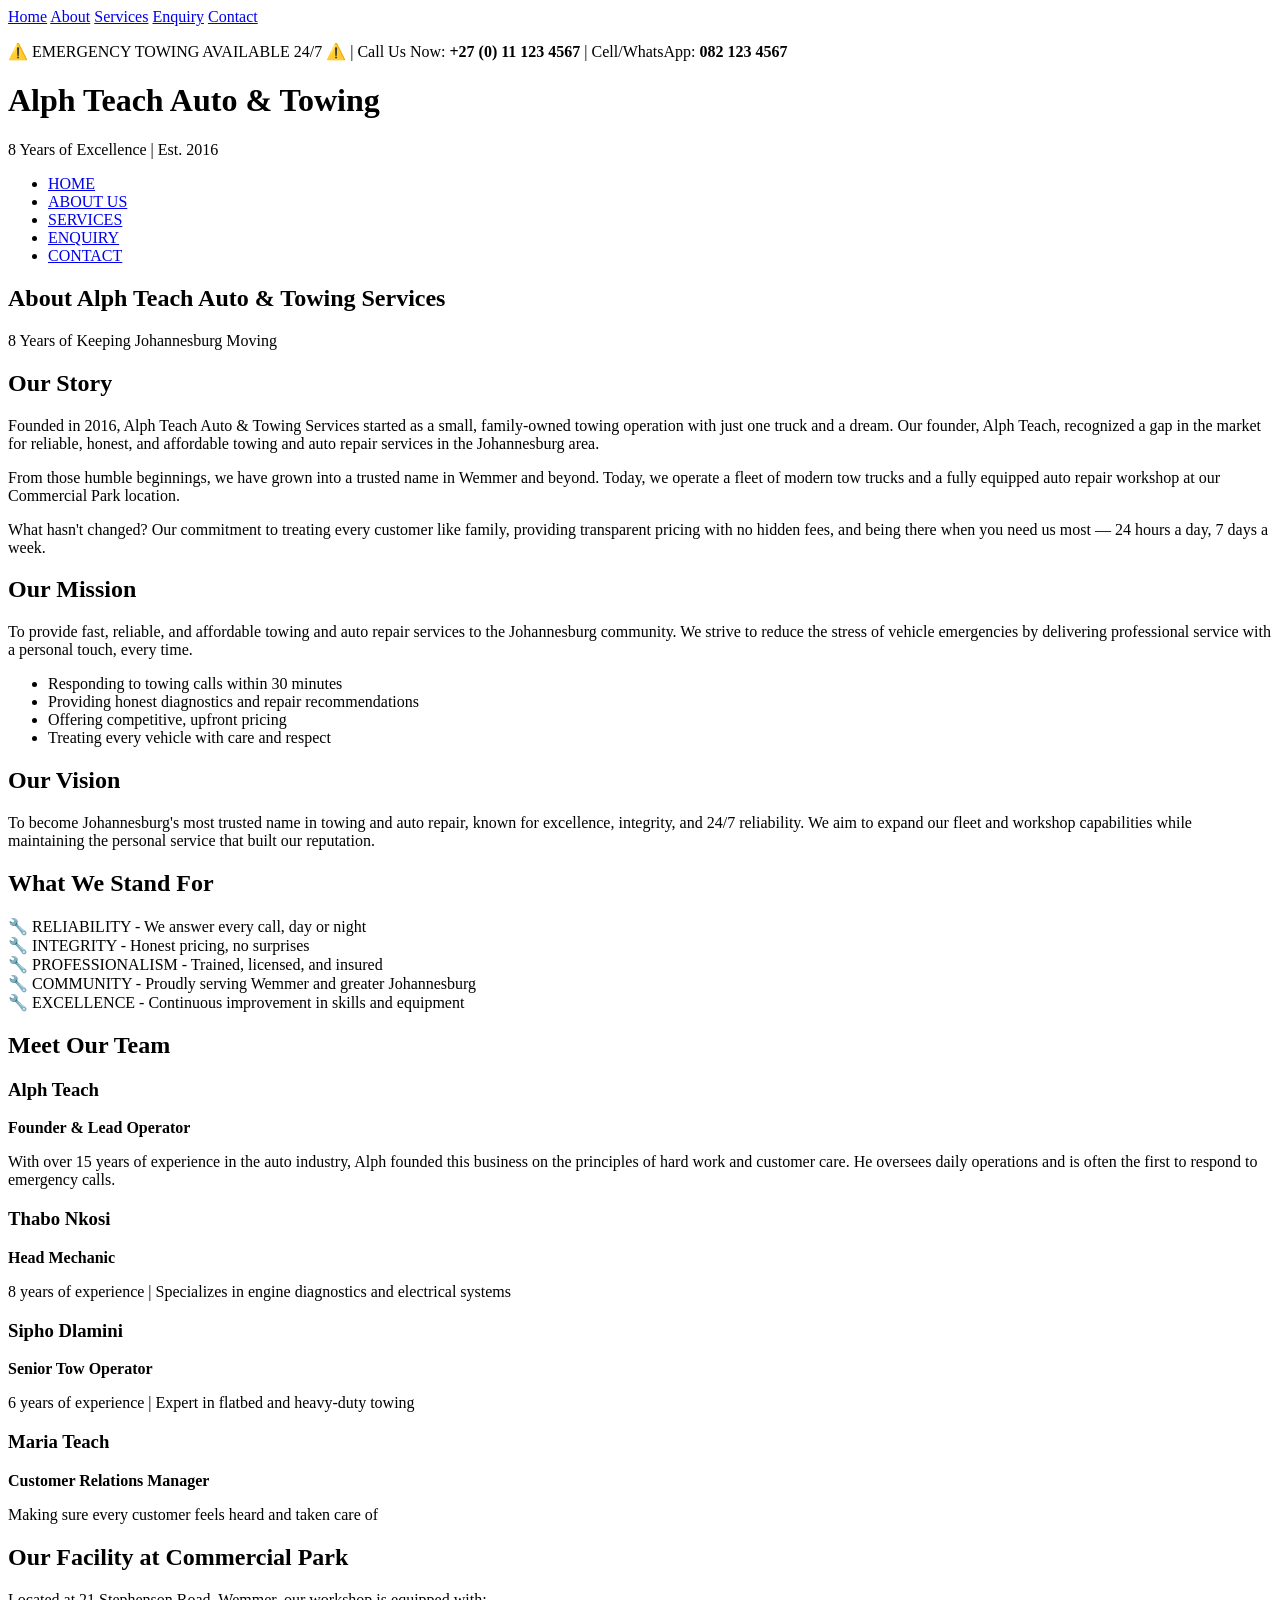
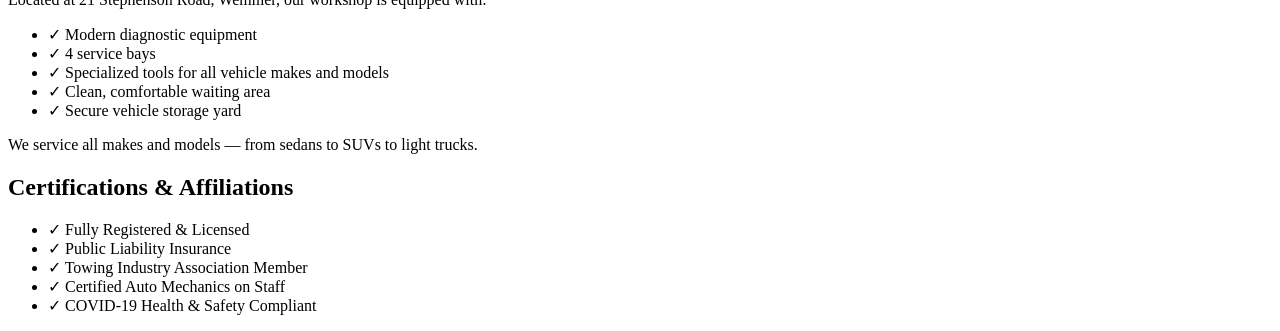
==== about.html @ d5b74622 "initial commit" ====
<!DOCTYPE html>
<html lang="en">
<head>
    <meta charset="UTF-8">
    <meta name="viewport" content="width=device-width, initial-scale=1.0">
    <title>About | Alph Teach Auto & Towing Services </title>
</head>
<body>
<a href="index.html">Home</a>
<a href="About.html">About</a>
<a href="Service.html">Services</a>
<a href="Enquiry.html">Enquiry</a>
<a href="Contact.html">Contact</a>
<!DOCTYPE html>
<html lang="en">
<head>
    <meta charset="UTF-8">
    <meta name="viewport" content="width=device-width, initial-scale=1.0">
    <title>About Us | Alph Teach Auto & Towing Services</title>
    <link rel="stylesheet" href="css/style.css">
</head>
<body>

    <!-- Emergency Banner -->
    <div class="emergency-banner">
        <p>⚠️ EMERGENCY TOWING AVAILABLE 24/7 ⚠️ | Call Us Now: <strong>+27 (0) 11 123 4567</strong> | Cell/WhatsApp: <strong>082 123 4567</strong></p>
    </div>

    <!-- Header & Navigation -->
    <header>
        <div class="logo">
            <h1>Alph Teach Auto & Towing</h1>
            <p>8 Years of Excellence | Est. 2016</p>
        </div>
        <nav>
            <ul>
                <li><a href="index.html">HOME</a></li>
                <li><a href="about.html">ABOUT US</a></li>
                <li><a href="services.html">SERVICES</a></li>
                <li><a href="enquiry.html">ENQUIRY</a></li>
                <li><a href="contact.html">CONTACT</a></li>
            </ul>
        </nav>
    </header>

    <main>
        <!-- Page Header -->
        <section class="page-header">
            <h1>About Alph Teach Auto & Towing Services</h1>
            <p>8 Years of Keeping Johannesburg Moving</p>
        </section>

        <!-- Company History -->
        <section class="history">
            <h2>Our Story</h2>
            <p>Founded in 2016, Alph Teach Auto & Towing Services started as a small, family-owned towing operation with just one truck and a dream. Our founder, Alph Teach, recognized a gap in the market for reliable, honest, and affordable towing and auto repair services in the Johannesburg area.</p>
            <p>From those humble beginnings, we have grown into a trusted name in Wemmer and beyond. Today, we operate a fleet of modern tow trucks and a fully equipped auto repair workshop at our Commercial Park location.</p>
            <p>What hasn't changed? Our commitment to treating every customer like family, providing transparent pricing with no hidden fees, and being there when you need us most — 24 hours a day, 7 days a week.</p>
        </section>

        <!-- Mission & Vision -->
        <section class="mission-vision">
            <div class="mission">
                <h2>Our Mission</h2>
                <p>To provide fast, reliable, and affordable towing and auto repair services to the Johannesburg community. We strive to reduce the stress of vehicle emergencies by delivering professional service with a personal touch, every time.</p>
                <ul>
                    <li>Responding to towing calls within 30 minutes</li>
                    <li>Providing honest diagnostics and repair recommendations</li>
                    <li>Offering competitive, upfront pricing</li>
                    <li>Treating every vehicle with care and respect</li>
                </ul>
            </div>
            <div class="vision">
                <h2>Our Vision</h2>
                <p>To become Johannesburg's most trusted name in towing and auto repair, known for excellence, integrity, and 24/7 reliability. We aim to expand our fleet and workshop capabilities while maintaining the personal service that built our reputation.</p>
            </div>
        </section>

        <!-- Core Values -->
        <section class="values">
            <h2>What We Stand For</h2>
            <div class="values-grid">
                <div class="value">🔧 RELIABILITY - We answer every call, day or night</div>
                <div class="value">🔧 INTEGRITY - Honest pricing, no surprises</div>
                <div class="value">🔧 PROFESSIONALISM - Trained, licensed, and insured</div>
                <div class="value">🔧 COMMUNITY - Proudly serving Wemmer and greater Johannesburg</div>
                <div class="value">🔧 EXCELLENCE - Continuous improvement in skills and equipment</div>
            </div>
        </section>

        <!-- Team Section -->
        <section class="team">
            <h2>Meet Our Team</h2>
            <div class="team-grid">
                <div class="team-member">
                    <h3>Alph Teach</h3>
                    <p><strong>Founder & Lead Operator</strong></p>
                    <p>With over 15 years of experience in the auto industry, Alph founded this business on the principles of hard work and customer care. He oversees daily operations and is often the first to respond to emergency calls.</p>
                </div>
                <div class="team-member">
                    <h3>Thabo Nkosi</h3>
                    <p><strong>Head Mechanic</strong></p>
                    <p>8 years of experience | Specializes in engine diagnostics and electrical systems</p>
                </div>
                <div class="team-member">
                    <h3>Sipho Dlamini</h3>
                    <p><strong>Senior Tow Operator</strong></p>
                    <p>6 years of experience | Expert in flatbed and heavy-duty towing</p>
                </div>
                <div class="team-member">
                    <h3>Maria Teach</h3>
                    <p><strong>Customer Relations Manager</strong></p>
                    <p>Making sure every customer feels heard and taken care of</p>
                </div>
            </div>
        </section>

        <!-- Workshop Facility -->
        <section class="workshop">
            <h2>Our Facility at Commercial Park</h2>
            <p>Located at 21 Stephenson Road, Wemmer, our workshop is equipped with:</p>
            <ul>
                <li>✓ Modern diagnostic equipment</li>
                <li>✓ 4 service bays</li>
                <li>✓ Specialized tools for all vehicle makes and models</li>
                <li>✓ Clean, comfortable waiting area</li>
                <li>✓ Secure vehicle storage yard</li>
            </ul>
            <p>We service all makes and models — from sedans to SUVs to light trucks.</p>
        </section>

        <!-- Certifications -->
        <section class="certifications">
            <h2>Certifications & Affiliations</h2>
            <ul>
                <li>✓ Fully Registered & Licensed</li>
                <li>✓ Public Liability Insurance</li>
                <li>✓ Towing Industry Association Member</li>
                <li>✓ Certified Auto Mechanics on Staff</li>
                <li>✓ COVID-19 Health & Safety Compliant</li>
            </ul>
        </section>
    </main>

    <!-- Footer -->


</body>
</html>
</body>
</html>
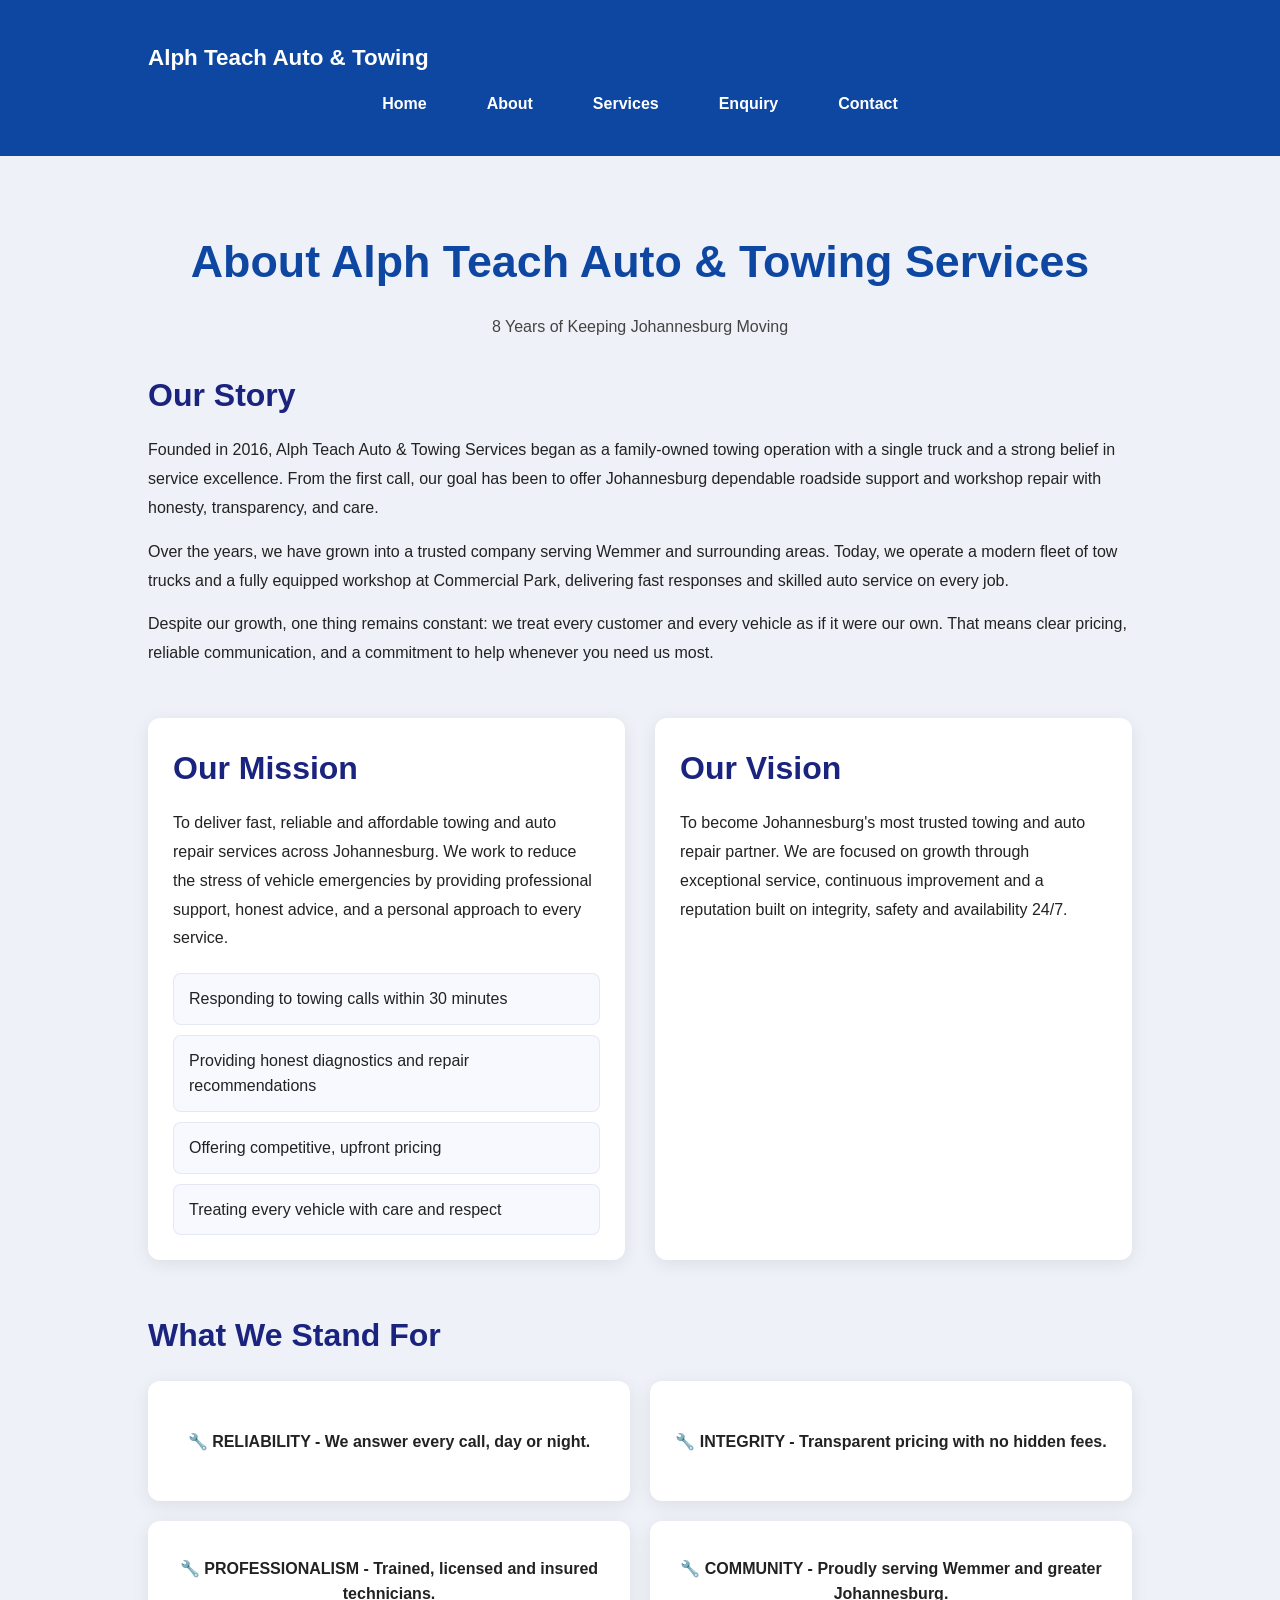
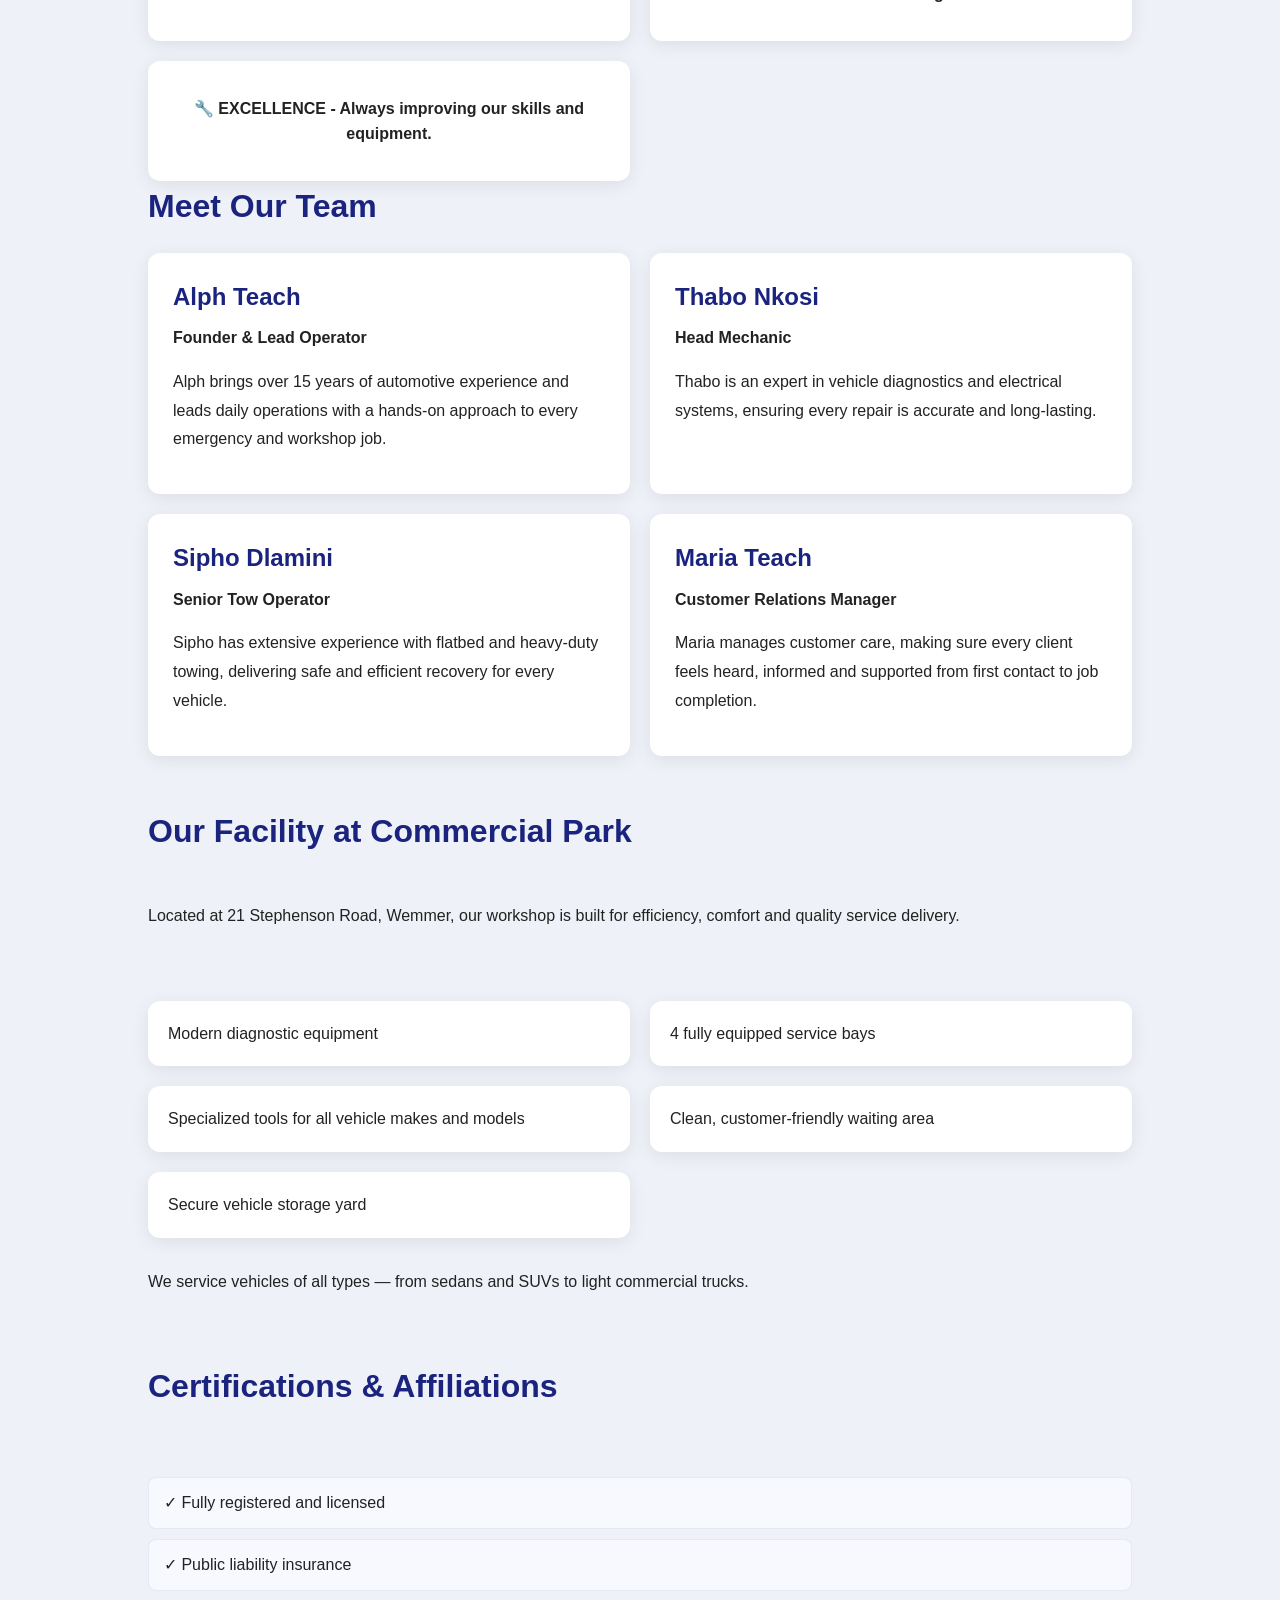
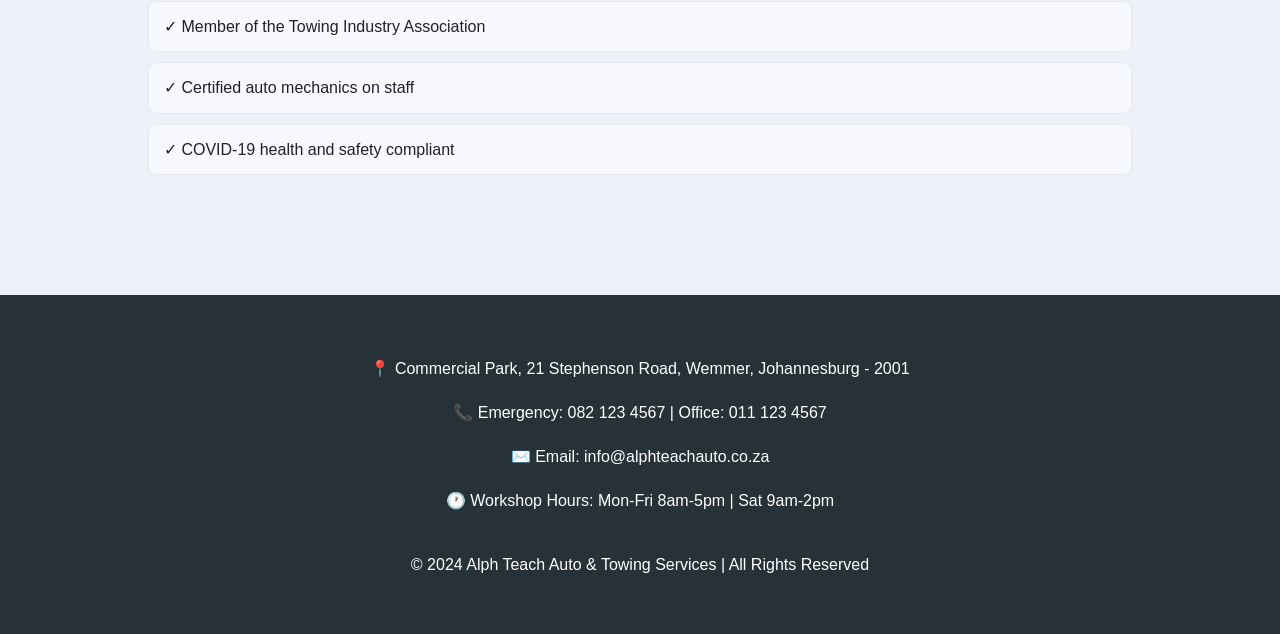
==== commit 7e36759a: "Added a stylesheet To link all my pages style to be the same" ====
--- a/about.html
+++ b/about.html
@@ -3,66 +3,42 @@
 <head>
     <meta charset="UTF-8">
     <meta name="viewport" content="width=device-width, initial-scale=1.0">
-    <title>About | Alph Teach Auto & Towing Services </title>
-</head>
-<body>
-<a href="index.html">Home</a>
-<a href="About.html">About</a>
-<a href="Service.html">Services</a>
-<a href="Enquiry.html">Enquiry</a>
-<a href="Contact.html">Contact</a>
-<!DOCTYPE html>
-<html lang="en">
-<head>
-    <meta charset="UTF-8">
-    <meta name="viewport" content="width=device-width, initial-scale=1.0">
-    <title>About Us | Alph Teach Auto & Towing Services</title>
+    <title>About | Alph Teach Auto & Towing Services</title>
     <link rel="stylesheet" href="css/style.css">
 </head>
 <body>
-
-    <!-- Emergency Banner -->
-    <div class="emergency-banner">
-        <p>⚠️ EMERGENCY TOWING AVAILABLE 24/7 ⚠️ | Call Us Now: <strong>+27 (0) 11 123 4567</strong> | Cell/WhatsApp: <strong>082 123 4567</strong></p>
-    </div>
-
-    <!-- Header & Navigation -->
     <header>
-        <div class="logo">
-            <h1>Alph Teach Auto & Towing</h1>
-            <p>8 Years of Excellence | Est. 2016</p>
+        <div class="container header-inner">
+            <div class="brand"><a href="index.html">Alph Teach Auto & Towing</a></div>
+            <nav>
+                <ul>
+                    <li><a href="index.html">Home</a></li>
+                    <li><a href="about.html">About</a></li>
+                    <li><a href="service.html">Services</a></li>
+                    <li><a href="enquiry.html">Enquiry</a></li>
+                    <li><a href="contact.html">Contact</a></li>
+                </ul>
+            </nav>
         </div>
-        <nav>
-            <ul>
-                <li><a href="index.html">HOME</a></li>
-                <li><a href="about.html">ABOUT US</a></li>
-                <li><a href="services.html">SERVICES</a></li>
-                <li><a href="enquiry.html">ENQUIRY</a></li>
-                <li><a href="contact.html">CONTACT</a></li>
-            </ul>
-        </nav>
     </header>
 
-    <main>
-        <!-- Page Header -->
+    <main class="container">
         <section class="page-header">
             <h1>About Alph Teach Auto & Towing Services</h1>
             <p>8 Years of Keeping Johannesburg Moving</p>
         </section>
 
-        <!-- Company History -->
         <section class="history">
             <h2>Our Story</h2>
-            <p>Founded in 2016, Alph Teach Auto & Towing Services started as a small, family-owned towing operation with just one truck and a dream. Our founder, Alph Teach, recognized a gap in the market for reliable, honest, and affordable towing and auto repair services in the Johannesburg area.</p>
-            <p>From those humble beginnings, we have grown into a trusted name in Wemmer and beyond. Today, we operate a fleet of modern tow trucks and a fully equipped auto repair workshop at our Commercial Park location.</p>
-            <p>What hasn't changed? Our commitment to treating every customer like family, providing transparent pricing with no hidden fees, and being there when you need us most — 24 hours a day, 7 days a week.</p>
+            <p>Founded in 2016, Alph Teach Auto & Towing Services began as a family-owned towing operation with a single truck and a strong belief in service excellence. From the first call, our goal has been to offer Johannesburg dependable roadside support and workshop repair with honesty, transparency, and care.</p>
+            <p>Over the years, we have grown into a trusted company serving Wemmer and surrounding areas. Today, we operate a modern fleet of tow trucks and a fully equipped workshop at Commercial Park, delivering fast responses and skilled auto service on every job.</p>
+            <p>Despite our growth, one thing remains constant: we treat every customer and every vehicle as if it were our own. That means clear pricing, reliable communication, and a commitment to help whenever you need us most.</p>
         </section>
 
-        <!-- Mission & Vision -->
         <section class="mission-vision">
             <div class="mission">
                 <h2>Our Mission</h2>
-                <p>To provide fast, reliable, and affordable towing and auto repair services to the Johannesburg community. We strive to reduce the stress of vehicle emergencies by delivering professional service with a personal touch, every time.</p>
+                <p>To deliver fast, reliable and affordable towing and auto repair services across Johannesburg. We work to reduce the stress of vehicle emergencies by providing professional support, honest advice, and a personal approach to every service.</p>
                 <ul>
                     <li>Responding to towing calls within 30 minutes</li>
                     <li>Providing honest diagnostics and repair recommendations</li>
@@ -72,80 +48,84 @@
             </div>
             <div class="vision">
                 <h2>Our Vision</h2>
-                <p>To become Johannesburg's most trusted name in towing and auto repair, known for excellence, integrity, and 24/7 reliability. We aim to expand our fleet and workshop capabilities while maintaining the personal service that built our reputation.</p>
+                <p>To become Johannesburg's most trusted towing and auto repair partner. We are focused on growth through exceptional service, continuous improvement and a reputation built on integrity, safety and availability 24/7.</p>
             </div>
         </section>
 
-        <!-- Core Values -->
         <section class="values">
             <h2>What We Stand For</h2>
             <div class="values-grid">
-                <div class="value">🔧 RELIABILITY - We answer every call, day or night</div>
-                <div class="value">🔧 INTEGRITY - Honest pricing, no surprises</div>
-                <div class="value">🔧 PROFESSIONALISM - Trained, licensed, and insured</div>
-                <div class="value">🔧 COMMUNITY - Proudly serving Wemmer and greater Johannesburg</div>
-                <div class="value">🔧 EXCELLENCE - Continuous improvement in skills and equipment</div>
+                <div class="value">🔧 RELIABILITY - We answer every call, day or night.</div>
+                <div class="value">🔧 INTEGRITY - Transparent pricing with no hidden fees.</div>
+                <div class="value">🔧 PROFESSIONALISM - Trained, licensed and insured technicians.</div>
+                <div class="value">🔧 COMMUNITY - Proudly serving Wemmer and greater Johannesburg.</div>
+                <div class="value">🔧 EXCELLENCE - Always improving our skills and equipment.</div>
             </div>
         </section>
 
-        <!-- Team Section -->
         <section class="team">
             <h2>Meet Our Team</h2>
             <div class="team-grid">
                 <div class="team-member">
                     <h3>Alph Teach</h3>
                     <p><strong>Founder & Lead Operator</strong></p>
-                    <p>With over 15 years of experience in the auto industry, Alph founded this business on the principles of hard work and customer care. He oversees daily operations and is often the first to respond to emergency calls.</p>
+                    <p>Alph brings over 15 years of automotive experience and leads daily operations with a hands-on approach to every emergency and workshop job.</p>
                 </div>
                 <div class="team-member">
                     <h3>Thabo Nkosi</h3>
                     <p><strong>Head Mechanic</strong></p>
-                    <p>8 years of experience | Specializes in engine diagnostics and electrical systems</p>
+                    <p>Thabo is an expert in vehicle diagnostics and electrical systems, ensuring every repair is accurate and long-lasting.</p>
                 </div>
                 <div class="team-member">
                     <h3>Sipho Dlamini</h3>
                     <p><strong>Senior Tow Operator</strong></p>
-                    <p>6 years of experience | Expert in flatbed and heavy-duty towing</p>
+                    <p>Sipho has extensive experience with flatbed and heavy-duty towing, delivering safe and efficient recovery for every vehicle.</p>
                 </div>
                 <div class="team-member">
                     <h3>Maria Teach</h3>
                     <p><strong>Customer Relations Manager</strong></p>
-                    <p>Making sure every customer feels heard and taken care of</p>
+                    <p>Maria manages customer care, making sure every client feels heard, informed and supported from first contact to job completion.</p>
                 </div>
             </div>
         </section>
 
-        <!-- Workshop Facility -->
         <section class="workshop">
             <h2>Our Facility at Commercial Park</h2>
-            <p>Located at 21 Stephenson Road, Wemmer, our workshop is equipped with:</p>
-            <ul>
-                <li>✓ Modern diagnostic equipment</li>
-                <li>✓ 4 service bays</li>
-                <li>✓ Specialized tools for all vehicle makes and models</li>
-                <li>✓ Clean, comfortable waiting area</li>
-                <li>✓ Secure vehicle storage yard</li>
-            </ul>
-            <p>We service all makes and models — from sedans to SUVs to light trucks.</p>
+            <p>Located at 21 Stephenson Road, Wemmer, our workshop is built for efficiency, comfort and quality service delivery.</p>
+            <div class="feature-grid">
+                <div class="feature-card">Modern diagnostic equipment</div>
+                <div class="feature-card">4 fully equipped service bays</div>
+                <div class="feature-card">Specialized tools for all vehicle makes and models</div>
+                <div class="feature-card">Clean, customer-friendly waiting area</div>
+                <div class="feature-card">Secure vehicle storage yard</div>
+            </div>
+            <p>We service vehicles of all types — from sedans and SUVs to light commercial trucks.</p>
         </section>
 
-        <!-- Certifications -->
         <section class="certifications">
             <h2>Certifications & Affiliations</h2>
             <ul>
-                <li>✓ Fully Registered & Licensed</li>
-                <li>✓ Public Liability Insurance</li>
-                <li>✓ Towing Industry Association Member</li>
-                <li>✓ Certified Auto Mechanics on Staff</li>
-                <li>✓ COVID-19 Health & Safety Compliant</li>
+                <li>✓ Fully registered and licensed</li>
+                <li>✓ Public liability insurance</li>
+                <li>✓ Member of the Towing Industry Association</li>
+                <li>✓ Certified auto mechanics on staff</li>
+                <li>✓ COVID-19 health and safety compliant</li>
             </ul>
         </section>
     </main>
 
-    <!-- Footer -->
-
-
+    <footer>
+        <div class="container footer-content">
+            <div>
+                <p>📍 Commercial Park, 21 Stephenson Road, Wemmer, Johannesburg - 2001</p>
+                <p>📞 Emergency: 082 123 4567 | Office: 011 123 4567</p>
+                <p>✉️ Email: info@alphteachauto.co.za</p>
+                <p>🕐 Workshop Hours: Mon-Fri 8am-5pm | Sat 9am-2pm</p>
+            </div>
+        </div>
+        <div class="footer-bottom">
+            <p>&copy; 2024 Alph Teach Auto & Towing Services | All Rights Reserved</p>
+        </div>
+    </footer>
 </body>
 </html>
-</body>
-</html>
--- a/css/style.css
+++ b/css/style.css
@@ -0,0 +1,673 @@
+/* ===== 1. CSS RESET ===== */
+* {
+    margin: 0;
+    padding: 0;
+    box-sizing: border-box;
+}
+
+/* ===== 2. BASE STYLES ===== */
+body {
+    font-family: Arial, Helvetica, sans-serif;
+    font-size: 16px;
+    line-height: 1.6;
+    color: #222;
+    background-color: #eef1f7;
+}
+
+a {
+    color: #1a237e;
+    text-decoration: none;
+}
+
+a:hover {
+    color: #ff6f00;
+    text-decoration: underline;
+}
+
+/* ===== 3. TYPOGRAPHY ===== */
+h1 {
+    font-size: 2.5rem;
+    font-weight: bold;
+    color: #1a237e;
+    margin-bottom: 20px;
+}
+
+h2 {
+    font-size: 2rem;
+    color: #1a237e;
+    margin-bottom: 15px;
+}
+
+h3 {
+    font-size: 1.5rem;
+    color: #1a237e;
+    margin-bottom: 10px;
+}
+
+p {
+    margin-bottom: 15px;
+    line-height: 1.8;
+}
+
+/* ===== 4. CONTAINER ===== */
+.container {
+    width: 80%;
+    max-width: 1200px;
+    margin: 0 auto;
+    padding: 20px;
+}
+
+/* ===== 5. HEADER & NAVIGATION ===== */
+header {
+    background-color: #0d47a1;
+    color: white;
+    padding: 20px 0;
+}
+
+header h1,
+header p,
+header .brand a,
+nav a {
+    color: white;
+}
+
+header .brand a {
+    font-size: 1.4rem;
+    font-weight: bold;
+    text-decoration: none;
+}
+
+nav ul {
+    list-style: none;
+    display: flex;
+    justify-content: center;
+    gap: 30px;
+    margin-top: 15px;
+}
+
+nav a {
+    color: white;
+    text-decoration: none;
+    font-weight: bold;
+    padding: 10px 15px;
+}
+
+nav a:hover {
+    background-color: #ff6f00;
+    border-radius: 5px;
+}
+
+header .brand a:hover {
+    color: #fff9e6;
+}
+
+/* ===== 6. HERO SECTION ===== */
+.hero {
+    background-color: #263238;
+    color: white;
+    text-align: center;
+    padding: 80px 20px;
+}
+
+.hero h1 {
+    color: white;
+    font-size: 3rem;
+}
+
+.hero p {
+    font-size: 1.2rem;
+    max-width: 600px;
+    margin: 20px auto;
+}
+
+/* ===== 7. BUTTONS ===== */
+.btn {
+    display: inline-block;
+    padding: 12px 30px;
+    background-color: #ff6f00;
+    color: white;
+    text-decoration: none;
+    border-radius: 5px;
+    font-weight: bold;
+    border: none;
+    cursor: pointer;
+}
+
+.btn:hover {
+    background-color: #e65100;
+    transform: scale(1.05);
+}
+
+/* ===== 8. SERVICES SECTION ===== */
+.services {
+    display: grid;
+    grid-template-columns: repeat(3, 1fr);
+    gap: 30px;
+    margin: 50px 0;
+}
+
+.service-card {
+    background: white;
+    padding: 30px;
+    border-radius: 10px;
+    box-shadow: 0 2px 10px rgba(0,0,0,0.1);
+    text-align: center;
+}
+
+.service-card:hover {
+    transform: translateY(-5px);
+    box-shadow: 0 5px 20px rgba(0,0,0,0.2);
+}
+
+.page-header {
+    text-align: center;
+    margin: 50px 0 30px;
+}
+
+.page-header h1 {
+    color: #0d47a1;
+    font-size: 2.8rem;
+    margin-bottom: 15px;
+}
+
+.page-header p {
+    color: #444;
+    max-width: 760px;
+    margin: 0 auto;
+    line-height: 1.7;
+}
+
+.service-category {
+    background: white;
+    border-radius: 18px;
+    padding: 32px;
+    box-shadow: 0 14px 35px rgba(0,0,0,0.08);
+    margin: 40px 0;
+}
+
+.service-category h2 {
+    color: #0d47a1;
+    margin-bottom: 15px;
+}
+
+.service-category p {
+    color: #444;
+    margin-bottom: 25px;
+}
+
+.service-table {
+    width: 100%;
+    border-radius: 16px;
+    overflow: hidden;
+    border: 1px solid #e8efff;
+    margin-bottom: 25px;
+}
+
+.service-row {
+    display: grid;
+    grid-template-columns: 1.5fr 3fr 1fr;
+    gap: 18px;
+    align-items: center;
+    padding: 20px 22px;
+    border-bottom: 1px solid #eef1f7;
+}
+
+.service-row:last-child {
+    border-bottom: none;
+}
+
+.service-name {
+    font-weight: 700;
+    color: #0d47a1;
+}
+
+.service-desc {
+    color: #555;
+    line-height: 1.8;
+}
+
+.service-price {
+    text-align: right;
+    font-weight: 700;
+    color: #263238;
+}
+
+.service-grid {
+    display: grid;
+    grid-template-columns: repeat(2, minmax(260px, 1fr));
+    gap: 24px;
+    margin-bottom: 25px;
+}
+
+.service-item {
+    background: #f8fbff;
+    border-radius: 16px;
+    padding: 24px;
+    box-shadow: 0 10px 22px rgba(0,0,0,0.06);
+}
+
+.service-item h3 {
+    margin-bottom: 14px;
+    color: #0d47a1;
+}
+
+.service-item ul {
+    list-style: none;
+    padding: 0;
+    margin: 0;
+    display: grid;
+    gap: 10px;
+}
+
+.service-item li {
+    background: white;
+    padding: 12px 14px;
+    border-radius: 12px;
+    border: 1px solid #e7f0ff;
+    color: #333;
+}
+
+.service-contact {
+    margin-top: 18px;
+    font-weight: 700;
+    color: #0d47a1;
+}
+
+.note {
+    margin-top: 12px;
+    color: #555;
+}
+
+.why-us {
+    margin: 45px 0;
+}
+
+.why-us ul {
+    list-style: none;
+    padding: 0;
+    margin: 0;
+    display: grid;
+    gap: 14px;
+}
+
+.why-us li {
+    background: white;
+    padding: 16px 18px;
+    border-radius: 14px;
+    border: 1px solid #e8efff;
+    box-shadow: 0 8px 20px rgba(0,0,0,0.05);
+    color: #333;
+}
+
+/* ===== 9. ABOUT SECTION ===== */
+.about {
+    display: flex;
+    gap: 40px;
+    align-items: center;
+    margin: 50px 0;
+}
+
+.about-text {
+    flex: 1;
+}
+
+.about-image {
+    flex: 1;
+}
+
+.about-image img {
+    width: 100%;
+    border-radius: 10px;
+}
+
+.mission-vision,
+.workshop,
+.certifications {
+    display: grid;
+    gap: 30px;
+    margin: 50px 0;
+}
+
+.mission-vision {
+    grid-template-columns: repeat(2, minmax(250px, 1fr));
+}
+
+.mission,
+.vision,
+.team-member,
+.feature-card,
+.value {
+    background: white;
+    border-radius: 12px;
+    padding: 25px;
+    box-shadow: 0 4px 18px rgba(0,0,0,0.08);
+}
+
+.mission ul,
+.workshop ul,
+.certifications ul {
+    list-style: none;
+    padding-left: 0;
+    margin-top: 20px;
+    display: grid;
+    gap: 10px;
+}
+
+.mission ul li,
+.workshop ul li,
+.certifications ul li {
+    padding: 12px 15px;
+    background: #f7f9ff;
+    border-radius: 8px;
+    border: 1px solid rgba(26, 35, 126, 0.08);
+}
+
+.values-grid {
+    display: grid;
+    grid-template-columns: repeat(2, minmax(220px, 1fr));
+    gap: 20px;
+    margin-top: 20px;
+}
+
+.value {
+    min-height: 120px;
+    display: flex;
+    align-items: center;
+    justify-content: center;
+    text-align: center;
+    font-weight: bold;
+}
+
+.team-grid {
+    display: grid;
+    grid-template-columns: repeat(2, minmax(240px, 1fr));
+    gap: 20px;
+    margin-top: 20px;
+}
+
+.team-member h3 {
+    margin-bottom: 8px;
+}
+
+.feature-grid {
+    display: grid;
+    grid-template-columns: repeat(2, minmax(220px, 1fr));
+    gap: 20px;
+    margin-top: 25px;
+}
+
+.feature-card {
+    background: #ffffff;
+    border-radius: 12px;
+    padding: 20px;
+    box-shadow: 0 4px 18px rgba(0,0,0,0.08);
+    transition: transform 0.25s ease, box-shadow 0.25s ease;
+}
+
+.feature-card:hover {
+    transform: translateY(-4px);
+    box-shadow: 0 8px 24px rgba(0,0,0,0.12);
+}
+
+.service-blocks {
+    margin: 50px 0;
+}
+
+.service-blocks-grid {
+    display: grid;
+    grid-template-columns: 1.5fr 1fr;
+    gap: 25px;
+}
+
+.service-hero-block,
+.service-info-block,
+.highlight-card {
+    background: white;
+    border-radius: 16px;
+    padding: 28px;
+    box-shadow: 0 8px 20px rgba(0,0,0,0.08);
+}
+
+.service-hero-block h2,
+.highlights-section h2 {
+    margin-bottom: 18px;
+}
+
+.service-hero-block p {
+    margin-bottom: 25px;
+    color: #444;
+}
+
+.service-info-block {
+    display: grid;
+    gap: 18px;
+}
+
+.contact-block-item {
+    display: flex;
+    gap: 15px;
+    align-items: flex-start;
+    padding: 18px 0;
+    border-bottom: 1px solid #eef1f7;
+}
+
+.contact-block-item:last-child {
+    border-bottom: none;
+}
+
+.contact-block-item span {
+    font-size: 1.8rem;
+    line-height: 1;
+}
+
+.contact-block-item strong {
+    display: block;
+    margin-bottom: 6px;
+    color: #0d47a1;
+}
+
+.highlights-section {
+    margin: 40px 0 60px;
+}
+
+.highlights-grid {
+    display: grid;
+    grid-template-columns: repeat(2, minmax(220px, 1fr));
+    gap: 20px;
+}
+
+.highlight-card {
+    min-height: 120px;
+    display: flex;
+    align-items: center;
+    justify-content: center;
+    text-align: center;
+    font-weight: bold;
+    color: #0d47a1;
+}
+
+.btn-secondary {
+    background-color: #263238;
+    color: white;
+}
+
+.btn-secondary:hover {
+    background-color: #1a237e;
+}
+
+/* ===== 10. MEDIA SECTION ===== */
+.media-grid {
+    display: grid;
+    grid-template-columns: repeat(3, 1fr);
+    gap: 20px;
+    margin: 50px 0;
+}
+
+.media-card {
+    background: white;
+    border-radius: 12px;
+    padding: 20px;
+    box-shadow: 0 3px 12px rgba(0,0,0,0.08);
+    overflow: hidden;
+}
+
+.media-card img {
+    width: 100%;
+    border-radius: 10px;
+    object-fit: cover;
+    margin-bottom: 15px;
+}
+
+.media-card h3 {
+    margin-bottom: 10px;
+}
+
+.video-section {
+    background: white;
+    padding: 30px;
+    border-radius: 12px;
+    box-shadow: 0 3px 12px rgba(0,0,0,0.08);
+    margin: 50px 0;
+}
+
+.video-wrapper {
+    position: relative;
+    padding-bottom: 56.25%;
+    height: 0;
+    overflow: hidden;
+    border-radius: 12px;
+    margin: 20px 0;
+}
+
+.responsive-video {
+    position: absolute;
+    top: 0;
+    left: 0;
+    width: 100%;
+    height: 100%;
+}
+
+.video-note {
+    color: #555;
+    font-size: 0.95rem;
+}
+
+/* ===== 11. CONTACT FORM ===== */
+.contact-form {
+    max-width: 600px;
+    margin: 50px auto;
+    background: white;
+    padding: 30px;
+    border-radius: 10px;
+    box-shadow: 0 2px 10px rgba(0,0,0,0.1);
+}
+
+.form-group {
+    margin-bottom: 20px;
+}
+
+.form-group label {
+    display: block;
+    font-weight: bold;
+    margin-bottom: 5px;
+    color: #1a237e;
+}
+
+.form-group input,
+.form-group textarea {
+    width: 100%;
+    padding: 10px;
+    border: 1px solid #ddd;
+    border-radius: 5px;
+    font-size: 16px;
+}
+
+.form-group input:focus,
+.form-group textarea:focus {
+    border-color: #1a237e;
+    outline: none;
+}
+
+/* ===== 11. FOOTER ===== */
+footer {
+    background-color: #263238;
+    color: white;
+    text-align: center;
+    padding: 40px 20px;
+    margin-top: 50px;
+}
+
+footer a {
+    color: #ff6f00;
+    text-decoration: none;
+}
+
+footer a:hover {
+    text-decoration: underline;
+}
+
+/* ===== 12. RESPONSIVE DESIGN ===== */
+
+/* Tablet */
+@media screen and (max-width: 768px) {
+    .container {
+        width: 90%;
+    }
+    
+    .services {
+        grid-template-columns: repeat(2, 1fr);
+    }
+    
+    .about {
+        flex-direction: column;
+    }
+    
+    h1 {
+        font-size: 2rem;
+    }
+    
+    nav ul {
+        flex-direction: column;
+        align-items: center;
+        gap: 10px;
+    }
+
+    .service-blocks-grid,
+    .highlights-grid {
+        grid-template-columns: 1fr;
+    }
+
+    .service-row,
+    .service-grid {
+        grid-template-columns: 1fr;
+    }
+
+    .service-price {
+        text-align: left;
+    }
+}
+
+/* Mobile */
+@media screen and (max-width: 480px) {
+    .services {
+        grid-template-columns: 1fr;
+    }
+    
+    .hero {
+        padding: 40px 20px;
+    }
+    
+    .hero h1 {
+        font-size: 2rem;
+    }
+    
+    .hero-buttons,
+    .service-blocks-grid {
+        gap: 15px;
+    }
+    
+    .container {
+        width: 95%;
+        padding: 10px;
+    }
+}
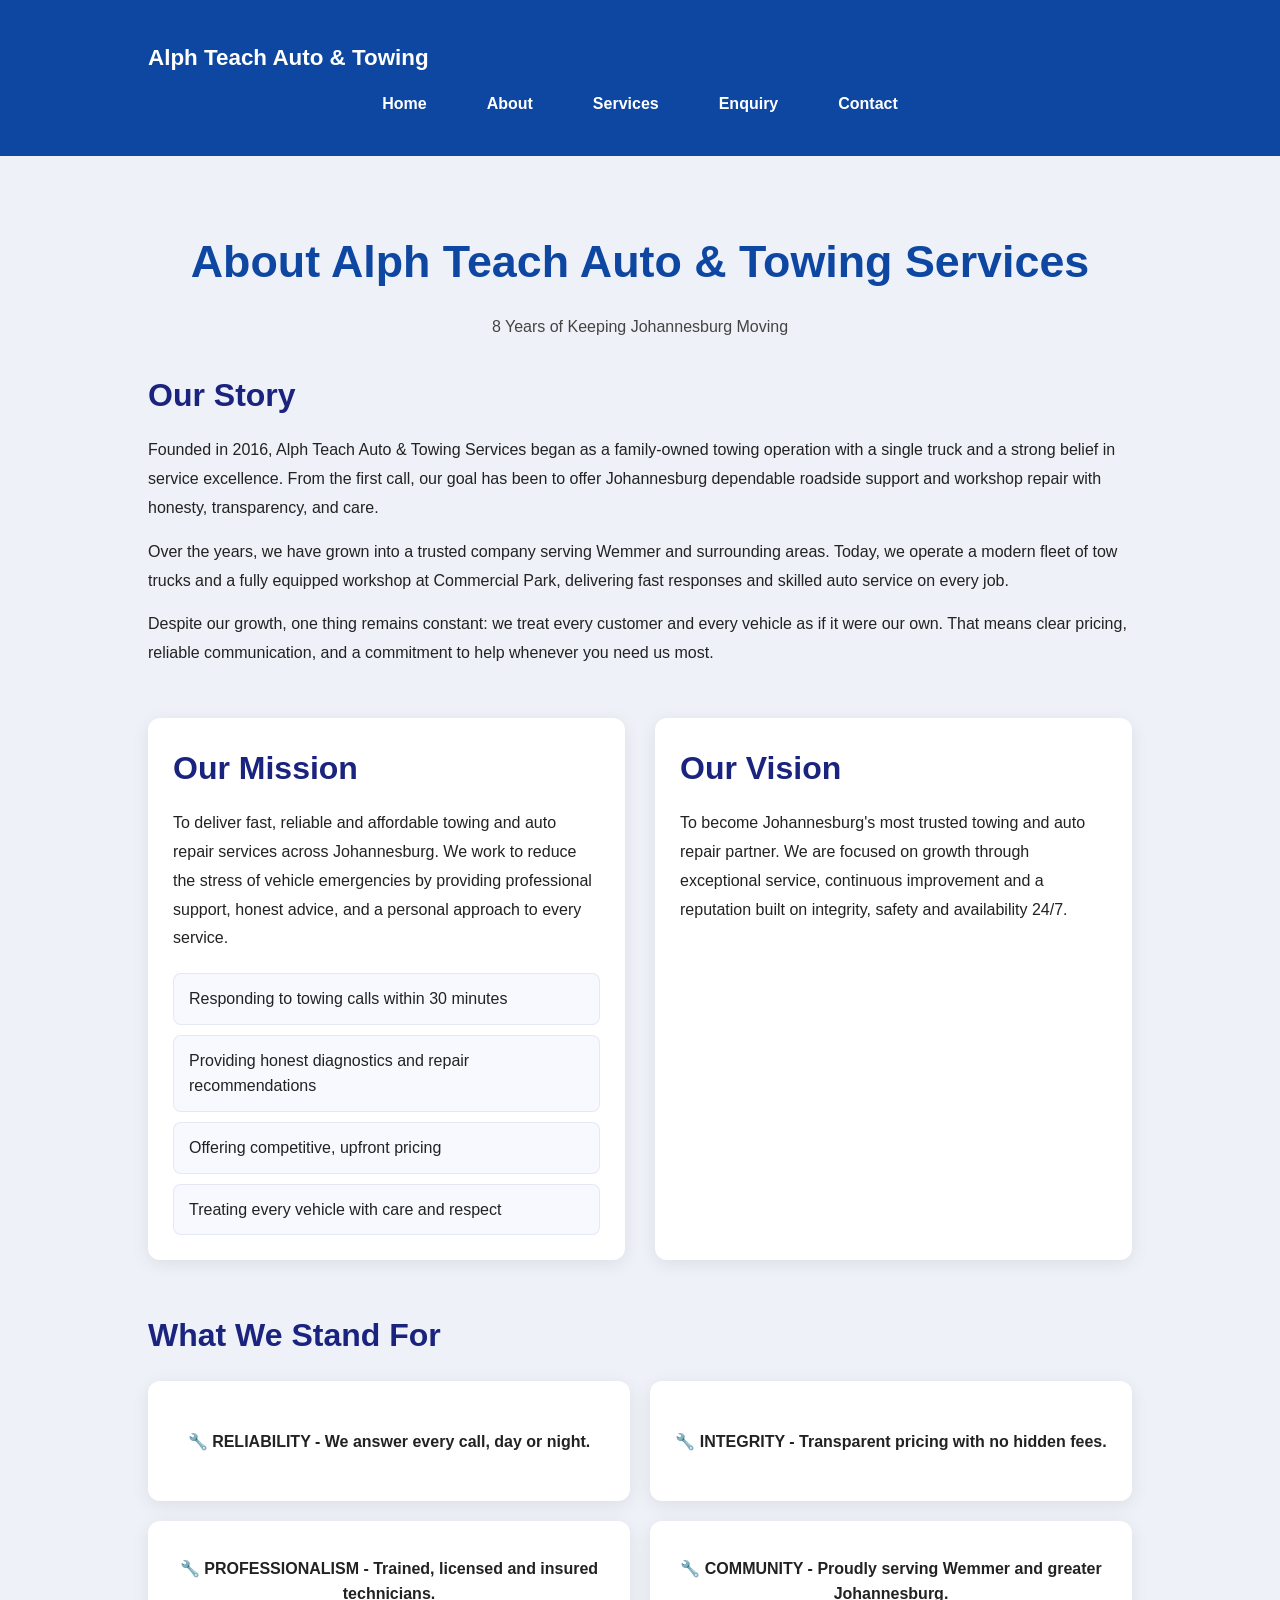
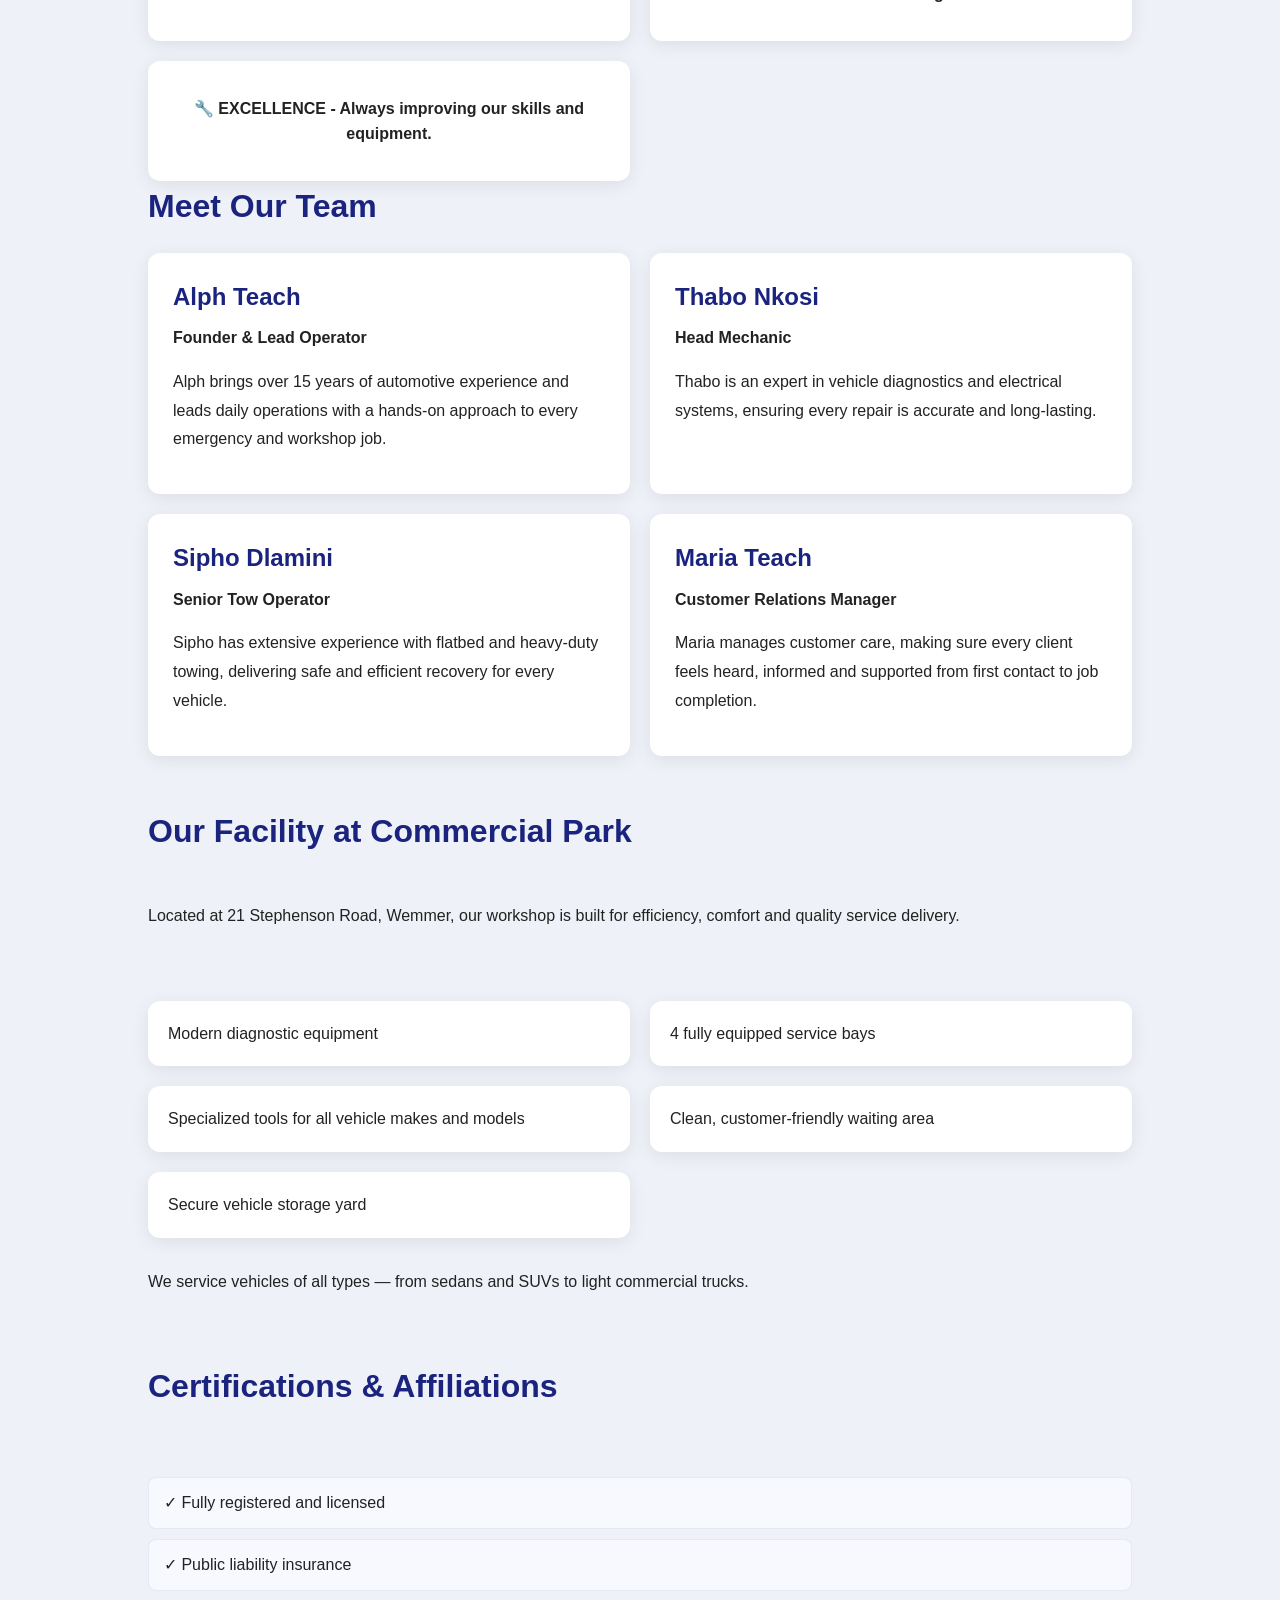
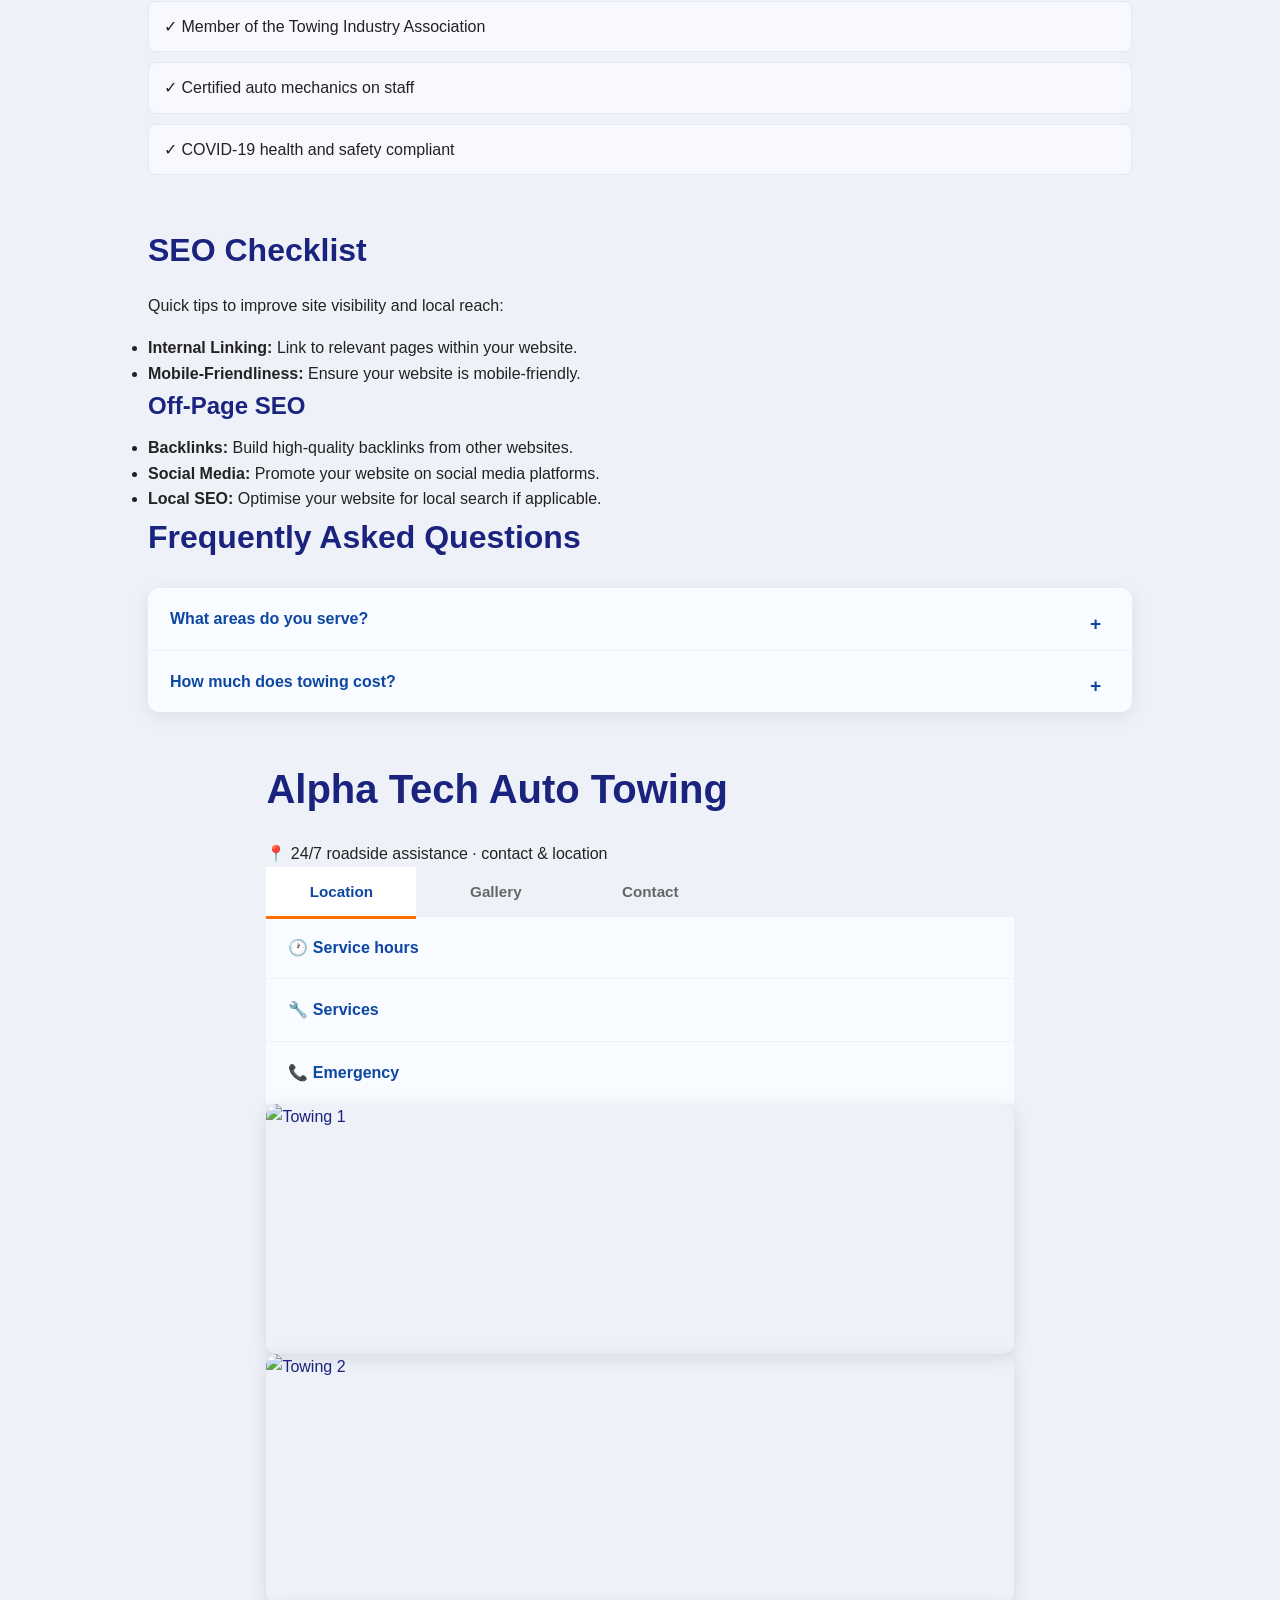
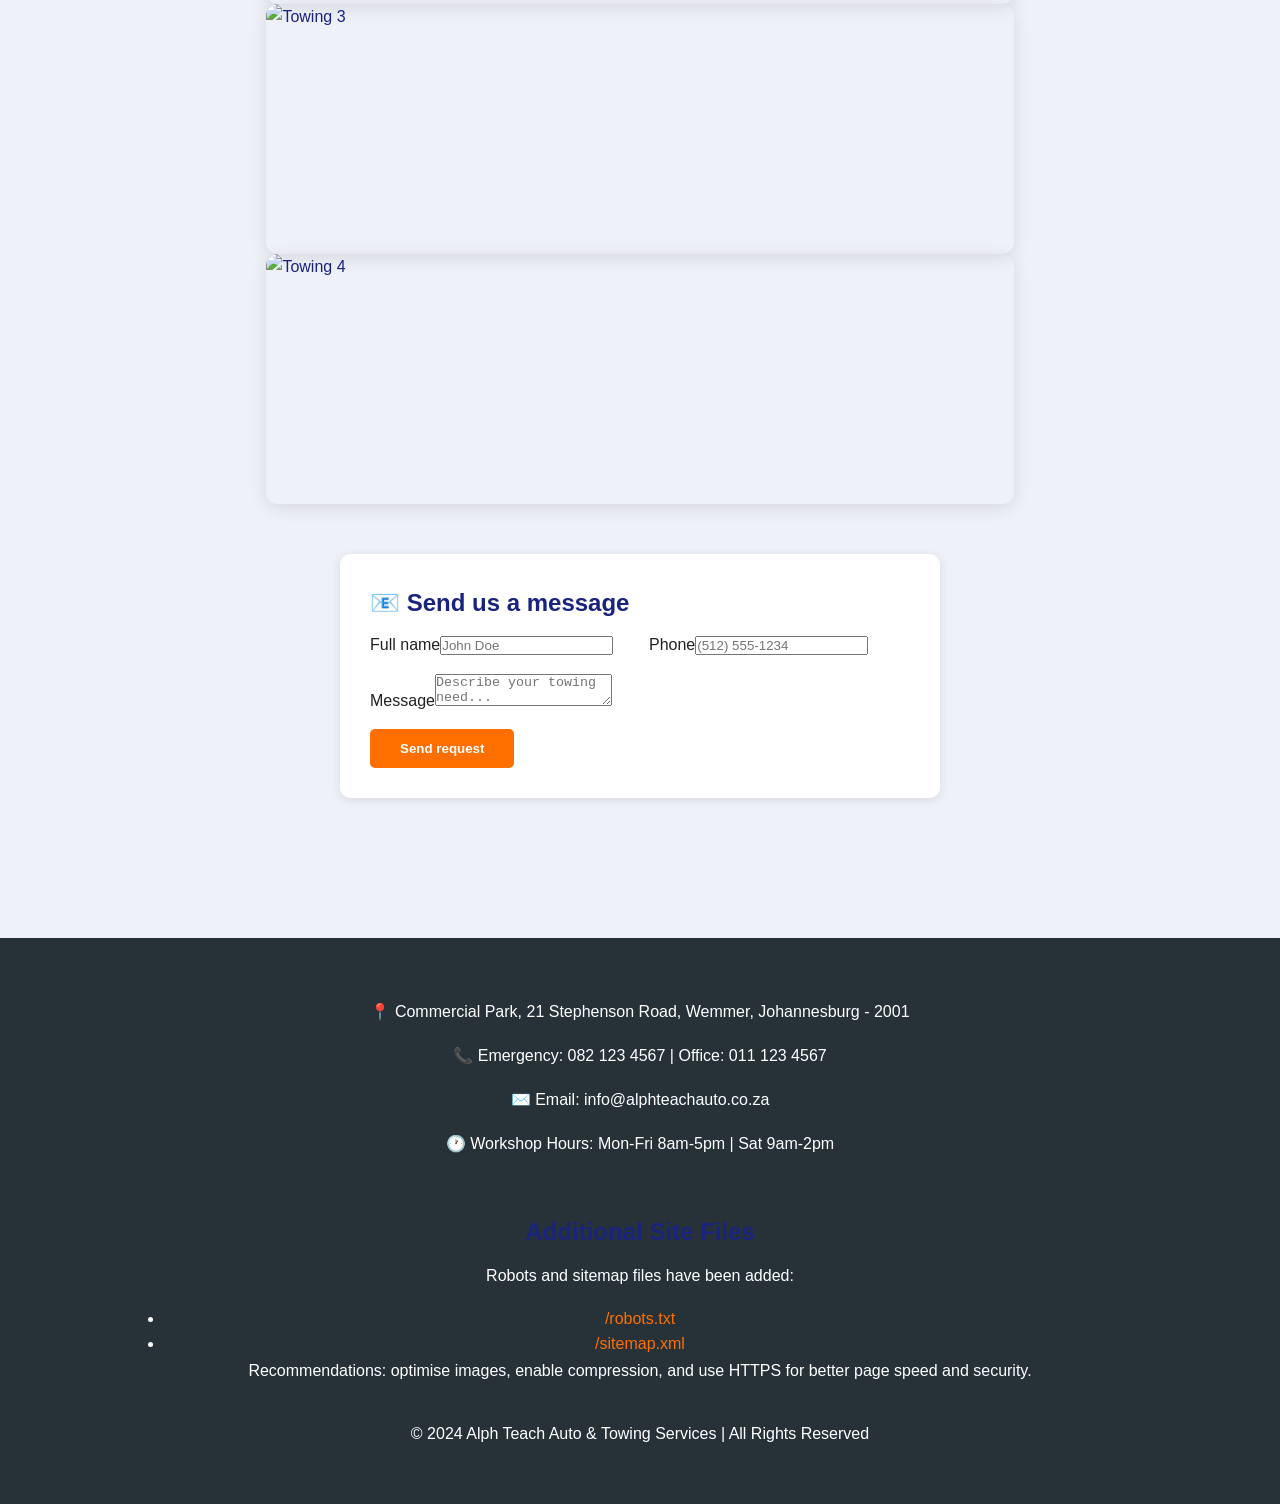
==== commit 053a104e: "updated about.html images attributes." ====
--- a/about.html
+++ b/about.html
@@ -4,7 +4,24 @@
     <meta charset="UTF-8">
     <meta name="viewport" content="width=device-width, initial-scale=1.0">
     <title>About | Alph Teach Auto & Towing Services</title>
+    <meta name="description" content="Learn about Alph Teach Auto & Towing Services, our history, mission, workshop, and team in Johannesburg.">
+    <meta name="keywords" content="Alph Teach Auto, towing services, Johannesburg, workshop, auto repair, customer care">
+    <meta name="geo.region" content="ZA-GP">
+    <meta name="geo.placename" content="Wemmer, Johannesburg">
+    <meta name="geo.position" content="-26.2041;28.0473">
+    <meta name="ICBM" content="-26.2041, 28.0473">
+    <meta property="og:title" content="About Alph Teach Auto & Towing Services">
+    <meta property="og:description" content="Meet the team behind Alph Teach Auto & Towing Services and learn about our commitment to 24/7 support.">
+    <meta property="og:type" content="website">
+    <meta property="og:url" content="https://alphteachauto.co.za/about.html">
+    <meta property="og:image" content="https://alphteachauto.co.za/images/Screenshot_16-5-2026_0847_www.istockphoto.com.jpeg">
+    <meta name="twitter:card" content="summary_large_image">
     <link rel="stylesheet" href="css/style.css">
+    <link rel="stylesheet" href="https://cdnjs.cloudflare.com/ajax/libs/lightbox2/2.11.4/css/lightbox.min.css">
+    <script src="https://code.jquery.com/jquery-3.7.1.min.js"></script>
+    <script src="https://cdnjs.cloudflare.com/ajax/libs/jquery-easing/1.4.1/jquery.easing.min.js"></script>
+    <script src="https://cdnjs.cloudflare.com/ajax/libs/lightbox2/2.11.4/js/lightbox.min.js"></script>
+    <script src="js/script.js" defer></script>
 </head>
 <body>
     <header>
@@ -112,7 +129,165 @@
                 <li>✓ COVID-19 health and safety compliant</li>
             </ul>
         </section>
+
+        <section class="seo-checklist">
+            <h2>SEO Checklist</h2>
+            <p>Quick tips to improve site visibility and local reach:</p>
+            <ul>
+                <li><strong>Internal Linking:</strong> Link to relevant pages within your website.</li>
+                <li><strong>Mobile-Friendliness:</strong> Ensure your website is mobile-friendly.</li>
+            </ul>
+
+            <h3>Off-Page SEO</h3>
+            <ul>
+                <li><strong>Backlinks:</strong> Build high-quality backlinks from other websites.</li>
+                <li><strong>Social Media:</strong> Promote your website on social media platforms.</li>
+                <li><strong>Local SEO:</strong> Optimise your website for local search if applicable.</li>
+            </ul>
+        </section>
+
+        
+
+        <section class="faq-section">
+            <h2>Frequently Asked Questions</h2>
+            <div id="faq-accordion" class="accordion">
+                <div class="accordion-item">
+                    <div class="accordion-header">
+                        <span>What areas do you serve?</span>
+                        <span class="accordion-icon">+</span>
+                    </div>
+                    <div class="accordion-content">
+                        We serve all of Gauteng and surrounding areas, including Johannesburg, Pretoria, Soweto and nearby towns. Our trucks are ready 24/7 for emergency towing, workshop recovery and roadside assistance.
+                    </div>
+                </div>
+                <div class="accordion-item">
+                    <div class="accordion-header">
+                        <span>How much does towing cost?</span>
+                        <span class="accordion-icon">+</span>
+                    </div>
+                    <div class="accordion-content">
+                        Our rates start from R500 depending on distance, vehicle type and service required. We always provide an upfront quote before we tow, so there are no surprises.
+                    </div>
+                </div>
+            </div>
+        </section>
+
+        <section class="tab-section">
+            <div class="container">
+                <h1><i class="fas fa-tow-truck"></i> Alpha Tech Auto Towing</h1>
+                <div class="subhead">📍 24/7 roadside assistance · contact & location</div>
+
+                <!-- TABS -->
+                <div class="tab-wrap">
+                    <button class="tab-btn active" data-tab="tab1"><i class="fas fa-map-pin"></i> Location</button>
+                    <button class="tab-btn" data-tab="tab2"><i class="fas fa-images"></i> Gallery</button>
+                    <button class="tab-btn" data-tab="tab3"><i class="fas fa-phone-alt"></i> Contact</button>
+                </div>
+
+                <!-- TAB 1: Location + Map + Accordion -->
+                <div id="tab1" class="tab-pane active">
+                    <div id="map"></div>
+                    <div class="accordion-section">
+                        <div class="accordion-item">
+                            <div class="accordion-header"><span>🕐 Service hours</span> <i class="fas fa-chevron-down"></i></div>
+                            <div class="accordion-content">24/7 operation, including holidays.</div>
+                        </div>
+                        <div class="accordion-item">
+                            <div class="accordion-header"><span>🔧 Services</span> <i class="fas fa-chevron-down"></i></div>
+                            <div class="accordion-content">Towing, jump-starts, tire changes, fuel delivery.</div>
+                        </div>
+                        <div class="accordion-item">
+                            <div class="accordion-header"><span>📞 Emergency</span> <i class="fas fa-chevron-down"></i></div>
+                            <div class="accordion-content">Call (512) 555-TOW1</div>
+                        </div>
+                    </div>
+                </div>
+
+                <!-- TAB 2: Gallery -->
+                <div id="tab2" class="tab-pane">
+                    <div class="gallery-grid">
+                        <div class="gallery-item">
+                            <a href="https://picsum.photos/id/403/900/900" data-lightbox="gallery" data-title="Towing truck 1">
+                                <img src="https://picsum.photos/id/403/300/300" alt="Towing 1" class="gallery-img">
+                            </a>
+                        </div>
+                        <div class="gallery-item">
+                            <a href="https://picsum.photos/id/404/900/900" data-lightbox="gallery" data-title="Towing truck 2">
+                                <img src="https://picsum.photos/id/404/300/300" alt="Towing 2" class="gallery-img">
+                            </a>
+                        </div>
+                        <div class="gallery-item">
+                            <a href="https://picsum.photos/id/405/900/900" data-lightbox="gallery" data-title="Towing truck 3">
+                                <img src="https://picsum.photos/id/405/300/300" alt="Towing 3" class="gallery-img">
+                            </a>
+                        </div>
+                        <div class="gallery-item">
+                            <a href="https://picsum.photos/id/406/900/900" data-lightbox="gallery" data-title="Towing truck 4">
+                                <img src="https://picsum.photos/id/406/300/300" alt="Towing 4" class="gallery-img">
+                            </a>
+                        </div>
+                    </div>
+                </div>
+
+                <!-- TAB 3: Contact Form -->
+                <div id="tab3" class="tab-pane">
+                    <div class="contact-form">
+                        <h3>📧 Send us a message</h3>
+                        <form id="contactForm">
+                            <div class="form-row" style="display:grid;grid-template-columns:1fr 1fr;gap:18px;margin-bottom:16px;">
+                                <div><label>Full name</label><input type="text" placeholder="John Doe" required></div>
+                                <div><label>Phone</label><input type="tel" placeholder="(512) 555-1234"></div>
+                            </div>
+                            <div style="margin-bottom:16px;"><label>Message</label><textarea placeholder="Describe your towing need..."></textarea></div>
+                            <button type="submit" class="btn"><i class="fas fa-arrow-right"></i> Send request</button>
+                        </form>
+                    </div>
+                </div>
+            </div>
+        </section>
     </main>
+
+    <script>
+        document.querySelectorAll('.tab-btn').forEach(button => {
+            button.addEventListener('click', () => {
+                document.querySelectorAll('.tab-btn').forEach(btn => btn.classList.remove('active'));
+                document.querySelectorAll('.tab-pane').forEach(tab => tab.classList.remove('active'));
+                button.classList.add('active');
+                document.getElementById(button.dataset.tab).classList.add('active');
+            });
+        });
+
+        document.querySelectorAll('.accordion-header').forEach(header => {
+            header.addEventListener('click', () => {
+                const item = header.parentElement;
+                item.classList.toggle('active');
+                const content = header.nextElementSibling;
+                if(item.classList.contains('active')) {
+                    content.style.display = 'block';
+                } else {
+                    content.style.display = 'none';
+                }
+            });
+        });
+
+        document.querySelectorAll('.gallery-img').forEach(img => {
+            img.addEventListener('click', () => {
+                const lb = document.getElementById('lightboxOverlay');
+                document.getElementById('lightboxImg').src = img.src.replace('/300/300', '/900/900');
+                lb.classList.add('active');
+            });
+        });
+
+        document.getElementById('closeLightbox').addEventListener('click', () => {
+            document.getElementById('lightboxOverlay').classList.remove('active');
+        });
+
+        document.getElementById('contactForm').addEventListener('submit', event => {
+            event.preventDefault();
+            alert('Your message has been sent. We will contact you shortly.');
+            event.target.reset();
+        });
+    </script>
 
     <footer>
         <div class="container footer-content">
@@ -123,6 +298,17 @@
                 <p>🕐 Workshop Hours: Mon-Fri 8am-5pm | Sat 9am-2pm</p>
             </div>
         </div>
+        <div class="container footer-content">
+            <div class="additional-requests-note">
+                <h3>Additional Site Files</h3>
+                <p>Robots and sitemap files have been added:</p>
+                <ul>
+                    <li><a href="/robots.txt">/robots.txt</a></li>
+                    <li><a href="/sitemap.xml">/sitemap.xml</a></li>
+                </ul>
+                <p>Recommendations: optimise images, enable compression, and use HTTPS for better page speed and security.</p>
+            </div>
+        </div>
         <div class="footer-bottom">
             <p>&copy; 2024 Alph Teach Auto & Towing Services | All Rights Reserved</p>
         </div>
--- a/css/style.css
+++ b/css/style.css
@@ -1,3 +1,22 @@
+/* Default styles (mobile first) */
+body {
+  font-size: 14px;
+}
+
+/* Tablet */
+@media (min-width: 768px) {
+  body {
+    font-size: 16px;
+  }
+}
+
+/* Desktop */
+@media (min-width: 1024px) {
+  body {
+    font-size: 18px;
+  }
+}
+
 /* ===== 1. CSS RESET ===== */
 * {
     margin: 0;
@@ -104,6 +123,10 @@
 /* ===== 6. HERO SECTION ===== */
 .hero {
     background-color: #263238;
+    background-image: linear-gradient(rgba(10, 25, 55, 0.65), rgba(10, 25, 55, 0.65)), url("../images/Screenshot_16-5-2026_0814_www.istockphoto.com.jpeg");
+    background-size: cover;
+    background-position: center;
+    background-repeat: no-repeat;
     color: white;
     text-align: center;
     padding: 80px 20px;
@@ -119,7 +142,7 @@
     max-width: 600px;
     margin: 20px auto;
 }
-
+             
 /* ===== 7. BUTTONS ===== */
 .btn {
     display: inline-block;
@@ -588,6 +611,23 @@
     outline: none;
 }
 
+input:focus, textarea:focus {
+    transform: scale(1.02);
+    transition: all 0.3s ease;
+    border-color: #007bff;
+    box-shadow: 0 0 10px rgba(0,123,255,0.3);
+}
+
+.btn-submit:hover {
+    animation: pulse 1s infinite;
+}
+
+@keyframes pulse {
+    0% { transform: scale(1); }
+    50% { transform: scale(1.05); }
+    100% { transform: scale(1); }
+}
+
 /* ===== 11. FOOTER ===== */
 footer {
     background-color: #263238;
@@ -670,4 +710,384 @@
         width: 95%;
         padding: 10px;
     }
+}#quote {
+    margin: 20px 0;
+    font-style: italic;
+    color: #555;
+    padding: auto;
+}
+
+/* ===== 13. ANIMATIONS & TRANSITIONS ===== */
+@keyframes fadeIn {
+    from {
+        opacity: 0;
+        transform: translateY(20px);
+    }
+    to {
+        opacity: 1;
+        transform: translateY(0);
+    }
+}
+
+@keyframes slideIn {
+    from {
+        transform: translateX(-30px);
+        opacity: 0;
+    }
+    to {
+        transform: translateX(0);
+        opacity: 1;
+    }
+}
+
+@keyframes pulse {
+    0%, 100% {
+        transform: scale(1);
+    }
+    50% {
+        transform: scale(1.05);
+    }
+}
+
+@keyframes bounce {
+    0%, 100% {
+        transform: translateY(0);
+    }
+    50% {
+        transform: translateY(-10px);
+    }
+}
+
+.fade-in {
+    animation: fadeIn 0.6s ease-out;
+}
+
+.slide-in {
+    animation: slideIn 0.5s ease-out;
+}
+
+.pulse {
+    animation: pulse 2s infinite;
+}
+
+.bounce {
+    animation: bounce 1s ease-in-out;
+}
+
+/* ===== 14. ACCORDION STYLES ===== */
+.accordion {
+    background: white;
+    border-radius: 12px;
+    overflow: hidden;
+    box-shadow: 0 4px 18px rgba(0,0,0,0.08);
+    margin: 25px 0;
+}
+
+.accordion-item {
+    border-bottom: 1px solid #eef1f7;
+}
+
+.accordion-item:last-child {
+    border-bottom: none;
+}
+
+.accordion-header {
+    background: #f8fbff;
+    padding: 18px 22px;
+    cursor: pointer;
+    font-weight: 600;
+    color: #0d47a1;
+    display: flex;
+    justify-content: space-between;
+    align-items: center;
+    transition: all 0.3s ease;
+    user-select: none;
+}
+
+.accordion-header:hover {
+    background: #ecf2ff;
+    padding-left: 25px;
+}
+
+.accordion-item.active .accordion-header {
+    background: #e3f2fd;
+}
+
+.accordion-icon {
+    display: inline-block;
+    width: 20px;
+    height: 20px;
+    transition: transform 0.3s ease;
+    font-size: 1.2rem;
+}
+
+.accordion-item.active .accordion-icon {
+    transform: rotate(180deg);
+}
+
+.accordion-content {
+    max-height: 0;
+    overflow: hidden;
+    padding: 0 22px;
+    background: white;
+    transition: max-height 0.3s ease, padding 0.3s ease;
+    color: #555;
+    line-height: 1.8;
+}
+
+.accordion-content.open {
+    max-height: 500px;
+    padding: 18px 22px;
+}
+
+/* ===== 15. TABS STYLES ===== */
+.tabs-container {
+    background: white;
+    border-radius: 12px;
+    box-shadow: 0 4px 18px rgba(0,0,0,0.08);
+    overflow: hidden;
+    margin: 30px 0;
+}
+
+.tabs-header {
+    display: flex;
+    border-bottom: 2px solid #eef1f7;
+    background: #f8fbff;
+    flex-wrap: wrap;
+}
+
+.tab-btn {
+    flex: 1;
+    min-width: 150px;
+    padding: 16px 20px;
+    background: transparent;
+    border: none;
+    cursor: pointer;
+    font-weight: 600;
+    color: #666;
+    transition: all 0.3s ease;
+    text-align: center;
+    font-size: 0.95rem;
+}
+
+.tab-btn:hover {
+    background: #e8f0ff;
+    color: #0d47a1;
+}
+
+.tab-btn.active {
+    background: white;
+    color: #0d47a1;
+    border-bottom: 3px solid #ff6f00;
+    margin-bottom: -2px;
+}
+
+.tab-content {
+    padding: 0;
+    max-height: 0;
+    overflow: hidden;
+    transition: max-height 0.3s ease, padding 0.3s ease;
+}
+
+.tab-content.active {
+    max-height: 800px;
+    padding: 30px;
+}
+
+/* ===== 16. MODAL STYLES ===== */
+.modal-overlay {
+    display: none;
+    position: fixed;
+    top: 0;
+    left: 0;
+    right: 0;
+    bottom: 0;
+    background: rgba(0, 0, 0, 0.6);
+    z-index: 1000;
+    align-items: center;
+    justify-content: center;
+    animation: fadeIn 0.3s ease;
+}
+
+.modal-overlay.active {
+    display: flex;
+}
+
+.modal-content {
+    background: white;
+    border-radius: 16px;
+    padding: 40px;
+    max-width: 600px;
+    width: 90%;
+    max-height: 90vh;
+    overflow-y: auto;
+    position: relative;
+    animation: slideIn 0.3s ease;
+    box-shadow: 0 10px 40px rgba(0,0,0,0.3);
+}
+
+.modal-close {
+    position: absolute;
+    top: 15px;
+    right: 20px;
+    background: none;
+    border: none;
+    font-size: 28px;
+    cursor: pointer;
+    color: #999;
+    transition: color 0.2s;
+}
+
+.modal-close:hover {
+    color: #000;
+}
+
+.modal-header {
+    margin-bottom: 20px;
+    border-bottom: 2px solid #eef1f7;
+    padding-bottom: 15px;
+}
+
+.modal-header h2 {
+    margin: 0;
+}
+
+.modal-body {
+    margin: 20px 0;
+}
+
+.modal-footer {
+    margin-top: 20px;
+    border-top: 1px solid #eef1f7;
+    padding-top: 15px;
+    text-align: right;
+}
+
+/* ===== 17. GALLERY & LIGHTBOX ===== */
+.gallery {
+    display: grid;
+    grid-template-columns: repeat(auto-fit, minmax(250px, 1fr));
+    gap: 20px;
+    margin: 40px 0;
+}
+
+.gallery-item {
+    position: relative;
+    overflow: hidden;
+    border-radius: 12px;
+    cursor: pointer;
+    box-shadow: 0 4px 18px rgba(0,0,0,0.1);
+    transition: all 0.3s ease;
+}
+
+.gallery-item:hover {
+    transform: scale(1.05);
+    box-shadow: 0 8px 24px rgba(0,0,0,0.15);
+}
+
+.gallery-img {
+    width: 100%;
+    height: 250px;
+    object-fit: cover;
+    display: block;
+    transition: transform 0.3s ease;
+}
+
+.gallery-item:hover .gallery-img {
+    transform: scale(1.1);
+}
+
+.gallery-overlay {
+    position: absolute;
+    top: 0;
+    left: 0;
+    right: 0;
+    bottom: 0;
+    background: rgba(0, 0, 0, 0.5);
+    display: flex;
+    align-items: center;
+    justify-content: center;
+    opacity: 0;
+    transition: opacity 0.3s ease;
+}
+
+.gallery-item:hover .gallery-overlay {
+    opacity: 1;
+}
+
+.gallery-overlay-text {
+    color: white;
+    font-weight: bold;
+    font-size: 1.1rem;
+}
+
+.lightbox-overlay {
+    display: none;
+    position: fixed;
+    top: 0;
+    left: 0;
+    right: 0;
+    bottom: 0;
+    background: rgba(0, 0, 0, 0.95);
+    z-index: 2000;
+    align-items: center;
+    justify-content: center;
+    animation: fadeIn 0.3s ease;
+}
+
+.lightbox-overlay.active {
+    display: flex;
+}
+
+.lightbox-container {
+    position: relative;
+    max-width: 90vw;
+    max-height: 90vh;
+}
+
+.lightbox-img {
+    max-width: 100%;
+    max-height: 85vh;
+    border-radius: 8px;
+    animation: slideIn 0.3s ease;
+}
+
+.lightbox-close {
+    position: absolute;
+    top: 20px;
+    right: 30px;
+    background: rgba(255, 255, 255, 0.2);
+    border: none;
+    color: white;
+    font-size: 36px;
+    cursor: pointer;
+    transition: background 0.2s;
+    width: 50px;
+    height: 50px;
+    border-radius: 50%;
+    display: flex;
+    align-items: center;
+    justify-content: center;
+}
+
+.lightbox-close:hover {
+    background: rgba(255, 255, 255, 0.4);
+}
+
+/* ===== 18. MAP SECTION ===== */
+.map-section {
+    background: white;
+    border-radius: 12px;
+    padding: 30px;
+    box-shadow: 0 4px 18px rgba(0,0,0,0.08);
+    margin: 40px 0;
+}
+
+.map-section h2 {
+    margin-bottom: 20px;
+}
+
+#map {
+    border-radius: 8px;
+    box-shadow: 0 4px 12px rgba(0,0,0,0.1);
 }
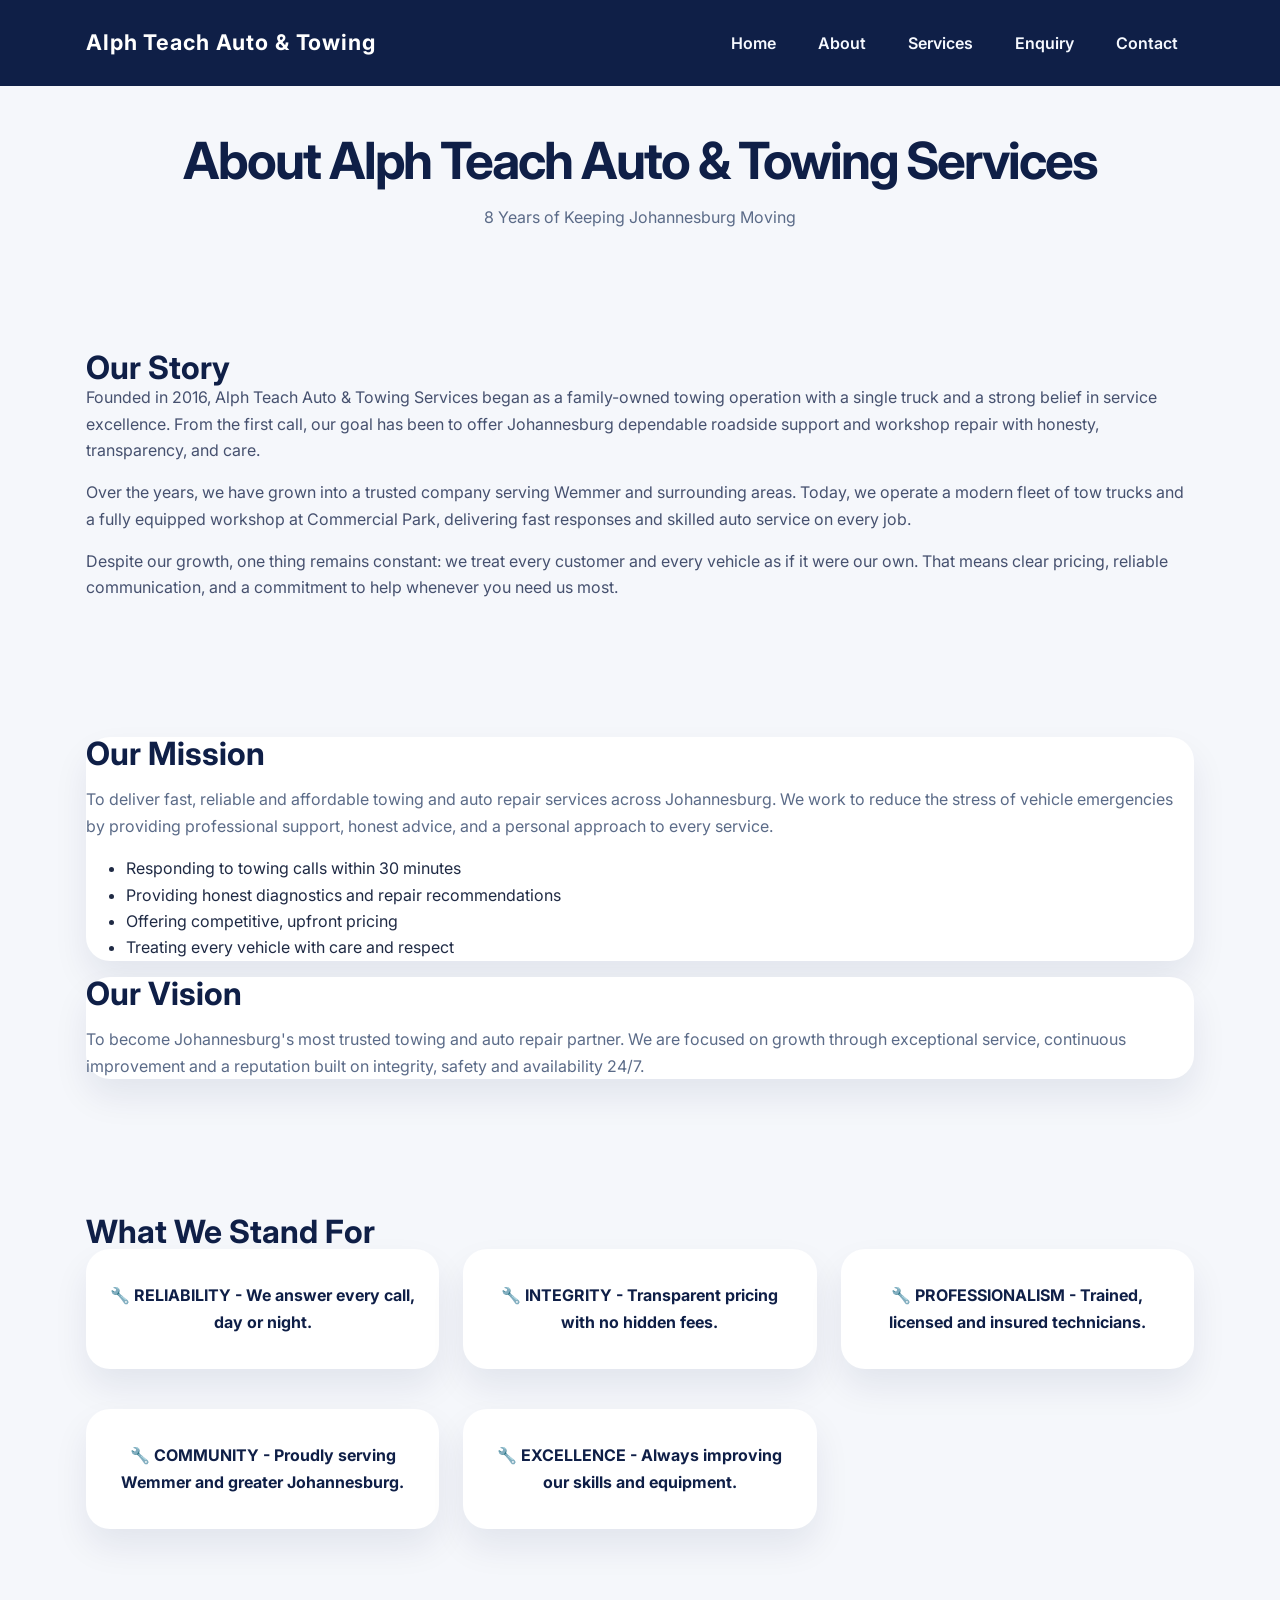
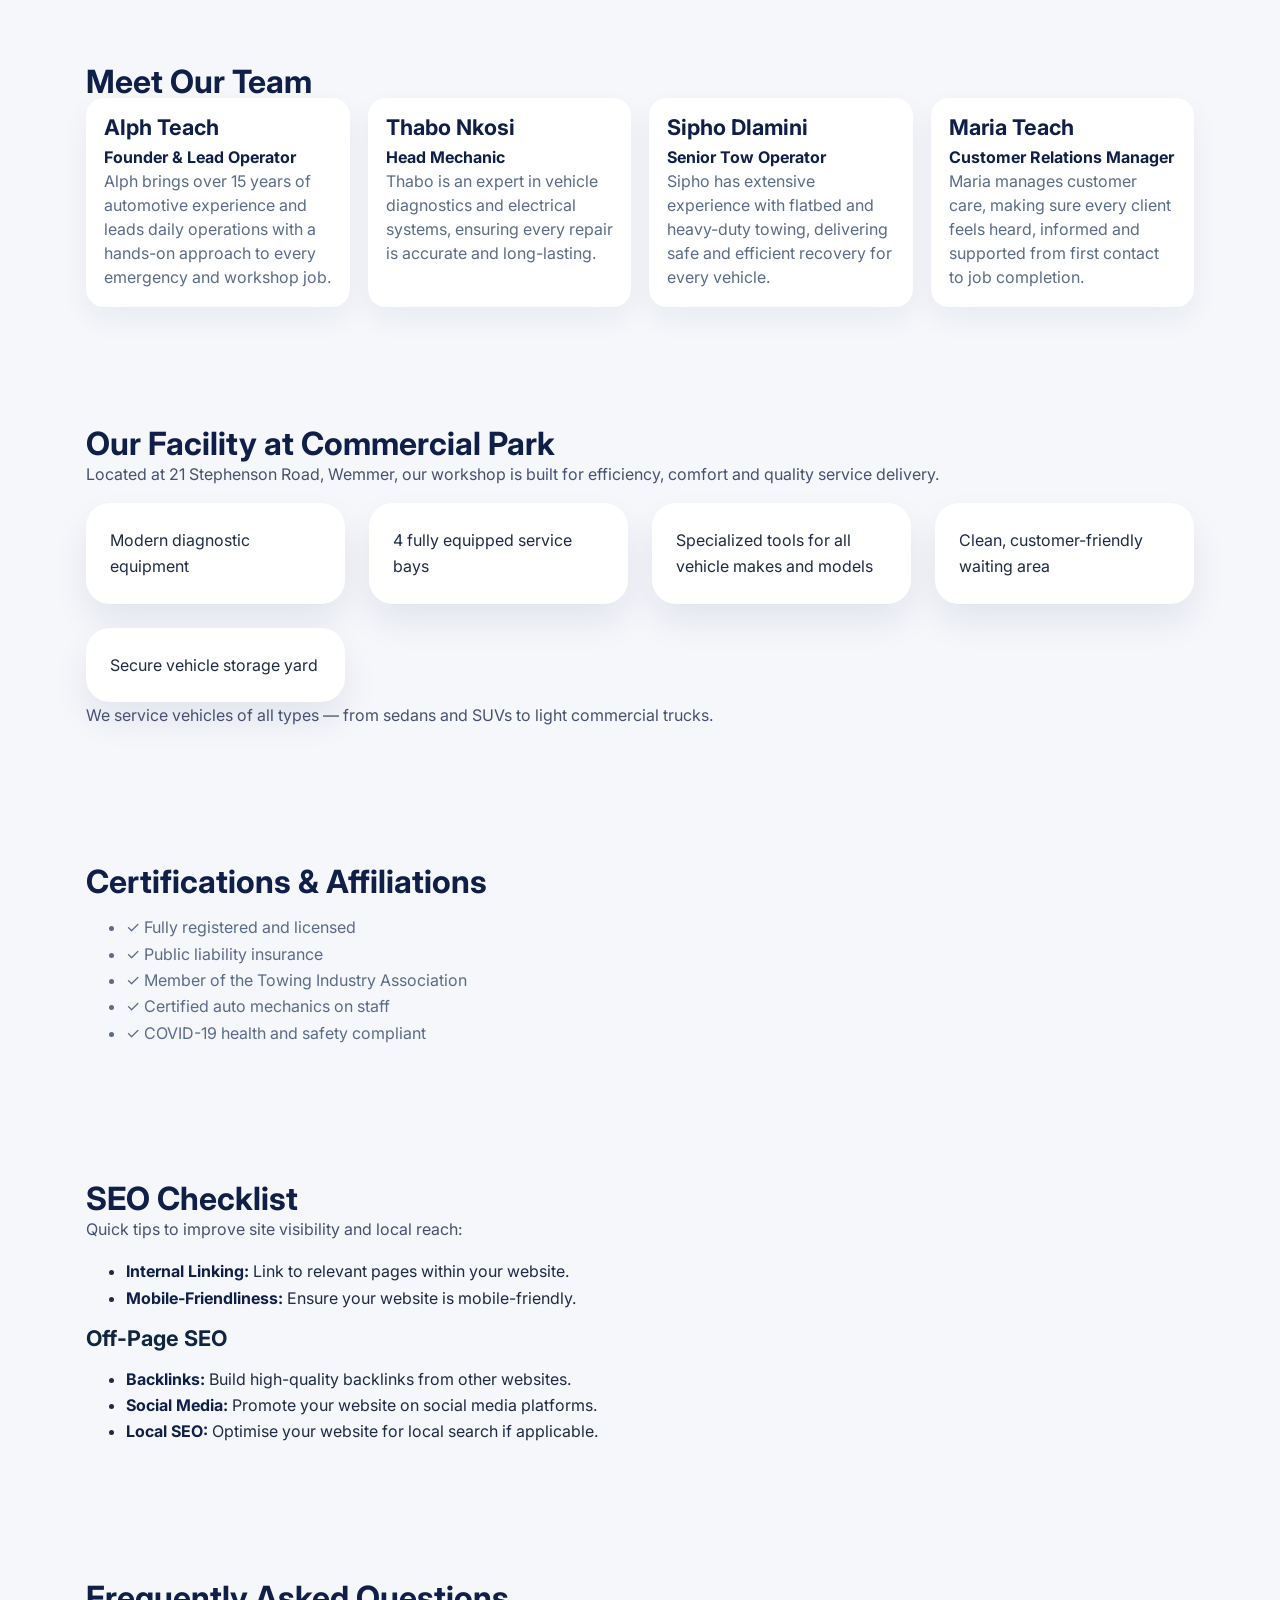
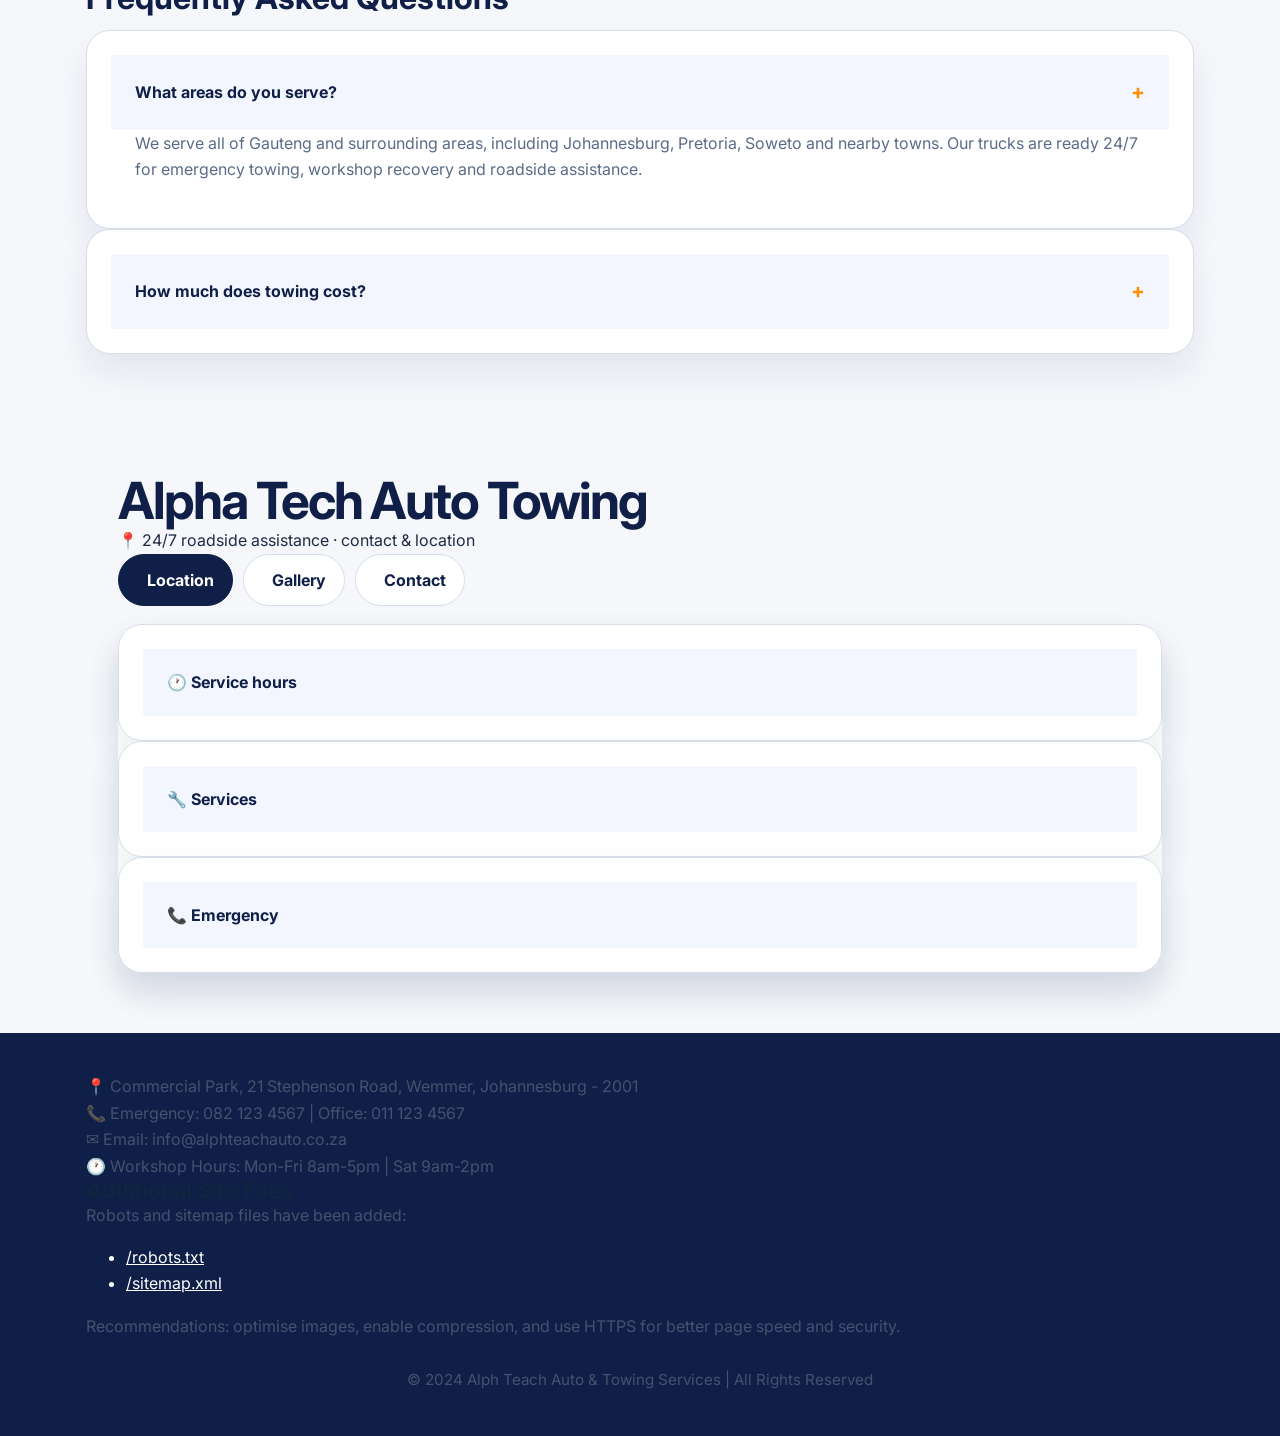
==== commit 649347fa: "update about.html images,and css styling" ====
--- a/about.html
+++ b/about.html
@@ -17,6 +17,9 @@
     <meta property="og:image" content="https://alphteachauto.co.za/images/Screenshot_16-5-2026_0847_www.istockphoto.com.jpeg">
     <meta name="twitter:card" content="summary_large_image">
     <link rel="stylesheet" href="css/style.css">
+    <link rel="preconnect" href="https://fonts.googleapis.com">
+    <link rel="preconnect" href="https://fonts.gstatic.com" crossorigin>
+    <link href="https://fonts.googleapis.com/css2?family=Inter:wght@400;500;600;700;800&display=swap" rel="stylesheet">
     <link rel="stylesheet" href="https://cdnjs.cloudflare.com/ajax/libs/lightbox2/2.11.4/css/lightbox.min.css">
     <script src="https://code.jquery.com/jquery-3.7.1.min.js"></script>
     <script src="https://cdnjs.cloudflare.com/ajax/libs/jquery-easing/1.4.1/jquery.easing.min.js"></script>
@@ -207,24 +210,33 @@
                 <div id="tab2" class="tab-pane">
                     <div class="gallery-grid">
                         <div class="gallery-item">
-                            <a href="https://picsum.photos/id/403/900/900" data-lightbox="gallery" data-title="Towing truck 1">
-                                <img src="https://picsum.photos/id/403/300/300" alt="Towing 1" class="gallery-img">
-                            </a>
-                        </div>
-                        <div class="gallery-item">
-                            <a href="https://picsum.photos/id/404/900/900" data-lightbox="gallery" data-title="Towing truck 2">
-                                <img src="https://picsum.photos/id/404/300/300" alt="Towing 2" class="gallery-img">
-                            </a>
-                        </div>
-                        <div class="gallery-item">
-                            <a href="https://picsum.photos/id/405/900/900" data-lightbox="gallery" data-title="Towing truck 3">
-                                <img src="https://picsum.photos/id/405/300/300" alt="Towing 3" class="gallery-img">
-                            </a>
-                        </div>
-                        <div class="gallery-item">
-                            <a href="https://picsum.photos/id/406/900/900" data-lightbox="gallery" data-title="Towing truck 4">
-                                <img src="https://picsum.photos/id/406/300/300" alt="Towing 4" class="gallery-img">
-                            </a>
+                      <!-- Original Image (replaced with Unsplash) -->
+<div class="gallery-item">
+    <a href="https://images.unsplash.com/photo-1658351354155-e854d19233e0?w=900&auto=format&fit=crop&q=60&ixlib=rb-4.1.0&ixid=M3wxMjA3fDB8MHxzZWFyY2h8MTV8fE1ham9yJTIwU2VydmljZSUyMGNhcnxlbnwwfHwwfHx8MA%3D%3D" data-lightbox="gallery" data-title="Towing truck 4">
+        <img src="https://images.unsplash.com/photo-1658351354155-e854d19233e0?w=200&auto=format&fit=crop&q=60&ixlib=rb-4.1.0&ixid=M3wxMjA3fDB8MHxzZWFyY2h8MTV8fE1ham9yJTIwU2VydmljZSUyMGNhcnxlbnwwfHwwfHx8MA%3D%3D" alt="Towing 4" class="gallery-img">
+    </a>
+</div>
+
+<!-- New Image 1: Oil and filter change -->
+<div class="gallery-item">
+    <a href="https://images.unsplash.com/photo-1487754180451-c456f719a1fc?w=900&auto=format&fit=crop&q=60&ixlib=rb-4.1.0&ixid=M3wxMjA3fDB8MHxzZWFyY2h8Mnx8J09pbCUyMGFuZCUyMGZpbHRlciUyMGNoYW5nZSUyQyUyMGluc3BlY3Rpb25zJTJDJTIwYW5kJTIwZmx1aWQlMjB0b3AtdXB8ZW58MHx8MHx8fDA%3D" data-lightbox="gallery" data-title="Oil and filter change">
+        <img src="https://images.unsplash.com/photo-1487754180451-c456f719a1fc?w=300&auto=format&fit=crop&q=60&ixlib=rb-4.1.0&ixid=M3wxMjA3fDB8MHxzZWFyY2h8Mnx8J09pbCUyMGFuZCUyMGZpbHRlciUyMGNoYW5nZSUyQyUyMGluc3BlY3Rpb25zJTJDJTIwYW5kJTIwZmx1aWQlMjB0b3AtdXB8ZW58MHx8MHx8fDA%3D" alt="Oil and filter change" class="gallery-img">
+    </a>
+</div>
+
+<!-- New Image 2: Fuel Delivery -->
+<div class="gallery-item">
+    <a href="https://images.unsplash.com/photo-1611159964154-831c28aa83bd?w=900&auto=format&fit=crop&q=60&ixlib=rb-4.1.0&ixid=M3wxMjA3fDB8MHxzZWFyY2h8Nnx8RnVlbCUyMERlbGl2ZXJlZHxlbnwwfHwwfHx8MA%3D%3D" data-lightbox="gallery" data-title="Fuel Delivery">
+        <img src="https://images.unsplash.com/photo-1611159964154-831c28aa83bd?w=300&auto=format&fit=crop&q=60&ixlib=rb-4.1.0&ixid=M3wxMjA3fDB8MHxzZWFyY2h8Nnx8RnVlbCUyMERlbGl2ZXJlZHxlbnwwfHwwfHx8MA%3D%3D" alt="Fuel Delivery" class="gallery-img">
+    </a>
+</div>
+
+<!-- New Image 3: Flat Tire Change -->
+<div class="gallery-item">
+    <a href="https://images.unsplash.com/photo-1596383765797-8e10e88d1590?w=900&auto=format&fit=crop&q=60&ixlib=rb-4.1.0&ixid=M3wxMjA3fDB8MHxzZWFyY2h8Mnx8RmxhdCUyMFRpcmUlMjBDaGFuZ2V8ZW58MHx8MHx8fDA%3D" data-lightbox="gallery" data-title="Flat Tire Change">
+        <img src="https://images.unsplash.com/photo-1596383765797-8e10e88d1590?w=300&auto=format&fit=crop&q=60&ixlib=rb-4.1.0&ixid=M3wxMjA3fDB8MHxzZWFyY2h8Mnx8RmxhdCUyMFRpcmUlMjBDaGFuZ2V8ZW58MHx8MHx8fDA%3D" alt="Flat Tire Change" class="gallery-img">
+    </a>
+</div>
                         </div>
                     </div>
                 </div>
--- a/css/style.css
+++ b/css/style.css
@@ -1,588 +1,482 @@
-/* Default styles (mobile first) */
+﻿/* ===== 1. RESET & BASE ===== */
+*, *::before, *::after {
+    box-sizing: border-box;
+}
+
+html {
+    scroll-behavior: smooth;
+}
+
 body {
-  font-size: 14px;
-}
-
-/* Tablet */
-@media (min-width: 768px) {
-  body {
+    margin: 0;
+    font-family: 'Inter', system-ui, -apple-system, BlinkMacSystemFont, 'Segoe UI', sans-serif;
     font-size: 16px;
-  }
-}
-
-/* Desktop */
-@media (min-width: 1024px) {
-  body {
-    font-size: 18px;
-  }
-}
-
-/* ===== 1. CSS RESET ===== */
-* {
+    line-height: 1.65;
+    color: #1f2a44;
+    background: #f5f7fb;
+    min-height: 100%;
+}
+
+img, video {
+    max-width: 100%;
+    display: block;
+}
+
+a {
+    color: #0f1f47;
+    text-decoration: none;
+}
+
+a:hover {
+    color: #ff8f00;
+}
+
+button,
+input,
+select,
+textarea {
+    font: inherit;
+}
+
+button {
+    cursor: pointer;
+}
+
+/* ===== 2. LAYOUT ===== */
+.container {
+    width: min(1140px, calc(100% - 32px));
+    margin: 0 auto;
+    padding: 0 16px;
+}
+
+section {
+    padding: 60px 0;
+}
+
+main {
+    background: #f5f7fb;
+}
+
+/* ===== 3. TYPOGRAPHY ===== */
+h1,
+h2,
+h3 {
+    margin: 0;
+    line-height: 1.05;
+}
+
+h1 {
+    font-size: clamp(2.4rem, 4vw, 4.2rem);
+    letter-spacing: -0.04em;
+    color: #0f1f47;
+}
+
+h2 {
+    font-size: clamp(1.9rem, 2.5vw, 2.6rem);
+    color: #0f1f47;
+}
+
+h3 {
+    font-size: 1.35rem;
+    color: #10253f;
+}
+
+p {
+    margin: 0 0 1em;
+    color: #46516f;
+}
+
+strong {
+    color: #0f1f47;
+}
+
+/* ===== 4. HEADER ===== */
+header {
+    background: #0f1f47;
+    color: #ffffff;
+    padding: 20px 0;
+    position: relative;
+    z-index: 10;
+}
+
+.header-inner {
+    display: flex;
+    align-items: center;
+    justify-content: space-between;
+    gap: 18px;
+}
+
+.brand a {
+    color: #ffffff;
+    font-size: 1.35rem;
+    font-weight: 700;
+    letter-spacing: 0.04em;
+}
+
+nav ul {
+    display: flex;
+    flex-wrap: wrap;
+    align-items: center;
+    gap: 10px;
+    list-style: none;
     margin: 0;
     padding: 0;
-    box-sizing: border-box;
-}
-
-/* ===== 2. BASE STYLES ===== */
-body {
-    font-family: Arial, Helvetica, sans-serif;
-    font-size: 16px;
-    line-height: 1.6;
-    color: #222;
-    background-color: #eef1f7;
-}
-
-a {
-    color: #1a237e;
-    text-decoration: none;
-}
-
-a:hover {
-    color: #ff6f00;
-    text-decoration: underline;
-}
-
-/* ===== 3. TYPOGRAPHY ===== */
-h1 {
-    font-size: 2.5rem;
-    font-weight: bold;
-    color: #1a237e;
-    margin-bottom: 20px;
-}
-
-h2 {
-    font-size: 2rem;
-    color: #1a237e;
-    margin-bottom: 15px;
-}
-
-h3 {
-    font-size: 1.5rem;
-    color: #1a237e;
-    margin-bottom: 10px;
-}
-
-p {
-    margin-bottom: 15px;
-    line-height: 1.8;
-}
-
-/* ===== 4. CONTAINER ===== */
-.container {
-    width: 80%;
-    max-width: 1200px;
-    margin: 0 auto;
-    padding: 20px;
-}
-
-/* ===== 5. HEADER & NAVIGATION ===== */
-header {
-    background-color: #0d47a1;
-    color: white;
-    padding: 20px 0;
-}
-
-header h1,
-header p,
-header .brand a,
+}
+
 nav a {
-    color: white;
-}
-
-header .brand a {
-    font-size: 1.4rem;
-    font-weight: bold;
-    text-decoration: none;
-}
-
-nav ul {
-    list-style: none;
-    display: flex;
+    display: inline-flex;
+    align-items: center;
     justify-content: center;
-    gap: 30px;
-    margin-top: 15px;
-}
-
-nav a {
-    color: white;
-    text-decoration: none;
-    font-weight: bold;
-    padding: 10px 15px;
-}
-
-nav a:hover {
-    background-color: #ff6f00;
-    border-radius: 5px;
-}
-
-header .brand a:hover {
-    color: #fff9e6;
-}
-
-/* ===== 6. HERO SECTION ===== */
+    padding: 10px 16px;
+    border-radius: 999px;
+    color: #f6f9ff;
+    font-weight: 600;
+    transition: background-color 0.25s ease, color 0.25s ease;
+}
+
+nav a:hover,
+nav a.active {
+    background: #ff8f00;
+    color: #0f1f47;
+}
+
+/* ===== 5. HERO ===== */
 .hero {
-    background-color: #263238;
-    background-image: linear-gradient(rgba(10, 25, 55, 0.65), rgba(10, 25, 55, 0.65)), url("../images/Screenshot_16-5-2026_0814_www.istockphoto.com.jpeg");
+    display: grid;
+    place-items: center;
+    min-height: 76vh;
+    padding: 80px 0;
+    color: #fff;
+    text-align: center;
+    background-image: linear-gradient(180deg, rgba(15,31,71,0.88) 0%, rgba(15,31,71,0.70) 60%), url('../images/Screenshot_16-5-2026_0814_www.istockphoto.com.jpeg');
     background-size: cover;
     background-position: center;
-    background-repeat: no-repeat;
-    color: white;
-    text-align: center;
-    padding: 80px 20px;
-}
-
-.hero h1 {
-    color: white;
-    font-size: 3rem;
 }
 
 .hero p {
-    font-size: 1.2rem;
-    max-width: 600px;
-    margin: 20px auto;
-}
-             
-/* ===== 7. BUTTONS ===== */
+    max-width: 720px;
+    margin: 24px auto 32px;
+    font-size: 1.05rem;
+    color: #dfe6ff;
+}
+
+.hero-buttons {
+    display: flex;
+    flex-wrap: wrap;
+    justify-content: center;
+    gap: 14px;
+}
+
+/* ===== 6. BUTTONS ===== */
+.btn,
+button,
+input[type='submit'] {
+    display: inline-flex;
+    align-items: center;
+    justify-content: center;
+    gap: 10px;
+    border: none;
+    border-radius: 999px;
+    padding: 14px 26px;
+    font-weight: 700;
+    transition: transform 0.2s ease, box-shadow 0.2s ease, background-color 0.2s ease;
+}
+
 .btn {
-    display: inline-block;
-    padding: 12px 30px;
-    background-color: #ff6f00;
-    color: white;
+    background: #ff8f00;
+    color: #0f1f47;
     text-decoration: none;
-    border-radius: 5px;
-    font-weight: bold;
-    border: none;
-    cursor: pointer;
-}
-
-.btn:hover {
-    background-color: #e65100;
-    transform: scale(1.05);
-}
-
-/* ===== 8. SERVICES SECTION ===== */
-.services {
-    display: grid;
-    grid-template-columns: repeat(3, 1fr);
-    gap: 30px;
-    margin: 50px 0;
-}
-
-.service-card {
-    background: white;
-    padding: 30px;
-    border-radius: 10px;
-    box-shadow: 0 2px 10px rgba(0,0,0,0.1);
-    text-align: center;
-}
-
-.service-card:hover {
-    transform: translateY(-5px);
-    box-shadow: 0 5px 20px rgba(0,0,0,0.2);
+}
+
+.btn-secondary {
+    background: #ffffff;
+    color: #0f1f47;
+    border: 1px solid rgba(15,31,71,0.12);
+}
+
+.btn:hover,
+button:hover,
+input[type='submit']:hover {
+    transform: translateY(-2px);
+    box-shadow: 0 16px 28px rgba(255,143,0,0.2);
+}
+
+.btn-secondary:hover {
+    background: #f7f8fd;
+}
+
+/* ===== 7. SECTION TITLES ===== */
+.section-title,
+.page-header h1,
+.page-header h2,
+.page-header h3 {
+    color: #0f1f47;
 }
 
 .page-header {
     text-align: center;
-    margin: 50px 0 30px;
-}
-
-.page-header h1 {
-    color: #0d47a1;
-    font-size: 2.8rem;
-    margin-bottom: 15px;
+    padding-top: 48px;
 }
 
 .page-header p {
-    color: #444;
-    max-width: 760px;
-    margin: 0 auto;
-    line-height: 1.7;
-}
-
-.service-category {
-    background: white;
-    border-radius: 18px;
-    padding: 32px;
-    box-shadow: 0 14px 35px rgba(0,0,0,0.08);
-    margin: 40px 0;
-}
-
-.service-category h2 {
-    color: #0d47a1;
-    margin-bottom: 15px;
-}
-
-.service-category p {
-    color: #444;
-    margin-bottom: 25px;
-}
-
-.service-table {
-    width: 100%;
-    border-radius: 16px;
-    overflow: hidden;
-    border: 1px solid #e8efff;
-    margin-bottom: 25px;
-}
-
-.service-row {
-    display: grid;
-    grid-template-columns: 1.5fr 3fr 1fr;
-    gap: 18px;
-    align-items: center;
-    padding: 20px 22px;
-    border-bottom: 1px solid #eef1f7;
-}
-
-.service-row:last-child {
-    border-bottom: none;
-}
-
-.service-name {
-    font-weight: 700;
-    color: #0d47a1;
-}
-
-.service-desc {
-    color: #555;
-    line-height: 1.8;
-}
-
-.service-price {
-    text-align: right;
-    font-weight: 700;
-    color: #263238;
-}
-
-.service-grid {
-    display: grid;
-    grid-template-columns: repeat(2, minmax(260px, 1fr));
+    max-width: 780px;
+    margin: 16px auto 0;
+    color: #5b6b88;
+}
+
+/* ===== 8. GRID SECTIONS ===== */
+.feature-grid,
+.highlights-grid,
+.media-grid,
+.service-grid,
+.team-grid,
+.values-grid,
+.gallery-grid,
+.contact-info-grid {
+    display: grid;
     gap: 24px;
-    margin-bottom: 25px;
-}
-
-.service-item {
-    background: #f8fbff;
-    border-radius: 16px;
-    padding: 24px;
-    box-shadow: 0 10px 22px rgba(0,0,0,0.06);
-}
-
-.service-item h3 {
-    margin-bottom: 14px;
-    color: #0d47a1;
-}
-
-.service-item ul {
-    list-style: none;
-    padding: 0;
-    margin: 0;
-    display: grid;
-    gap: 10px;
-}
-
-.service-item li {
-    background: white;
-    padding: 12px 14px;
-    border-radius: 12px;
-    border: 1px solid #e7f0ff;
-    color: #333;
-}
-
-.service-contact {
-    margin-top: 18px;
-    font-weight: 700;
-    color: #0d47a1;
-}
-
-.note {
+}
+
+.feature-grid,
+.highlights-grid,
+.contact-info-grid {
+    grid-template-columns: repeat(auto-fit, minmax(240px, 1fr));
+}
+
+.media-grid,
+.service-grid,
+.team-grid,
+.values-grid,
+.gallery-grid {
+    grid-template-columns: repeat(auto-fit, minmax(260px, 1fr));
+}
+
+.service-blocks-grid {
+    display: grid;
+    grid-template-columns: 1.7fr 1fr;
+    gap: 28px;
+    align-items: start;
     margin-top: 12px;
-    color: #555;
-}
-
-.why-us {
-    margin: 45px 0;
-}
-
-.why-us ul {
-    list-style: none;
-    padding: 0;
-    margin: 0;
-    display: grid;
-    gap: 14px;
-}
-
-.why-us li {
-    background: white;
-    padding: 16px 18px;
-    border-radius: 14px;
-    border: 1px solid #e8efff;
-    box-shadow: 0 8px 20px rgba(0,0,0,0.05);
-    color: #333;
-}
-
-/* ===== 9. ABOUT SECTION ===== */
-.about {
-    display: flex;
-    gap: 40px;
-    align-items: center;
-    margin: 50px 0;
-}
-
-.about-text {
-    flex: 1;
-}
-
-.about-image {
-    flex: 1;
-}
-
-.about-image img {
-    width: 100%;
-    border-radius: 10px;
-}
-
-.mission-vision,
-.workshop,
-.certifications {
-    display: grid;
-    gap: 30px;
-    margin: 50px 0;
-}
-
-.mission-vision {
-    grid-template-columns: repeat(2, minmax(250px, 1fr));
-}
-
+}
+
+.video-section {
+    padding-top: 48px;
+    padding-bottom: 28px;
+}
+
+/* ===== 9. CARDS ===== */
+.card,
+.media-card,
+.feature-card,
+.service-card,
+.service-hero-block,
+.service-info-block,
+.highlight-card,
 .mission,
 .vision,
+.value,
 .team-member,
+.accordion-item,
+.contact-card,
+.gallery-item,
+.tab-pane,
+.contact-form {
+    background: #ffffff;
+    border-radius: 24px;
+    box-shadow: 0 18px 35px rgba(15,31,71,0.08);
+}
+
+.media-card,
 .feature-card,
+.service-card,
+.team-member,
+.value,
+.contact-card,
+.accordion-item,
+.gallery-item,
+.service-hero-block,
+.service-info-block {
+    padding: 24px;
+}
+
+.media-card h3,
+.service-card h3,
+.team-member h3,
+.value,
+.highlight-card,
+.feature-card h3,
+.contact-card h3,
+.section-title,
+.service-hero-block h2,
+.mission h2,
+.vision h2,
+.faq-section h2,
+.certifications h2 {
+    margin-bottom: 16px;
+}
+
+.media-card p,
+.service-content p,
+.contact-card p,
+.feature-card p,
+.mission p,
+.vision p,
+.certifications li,
 .value {
-    background: white;
-    border-radius: 12px;
-    padding: 25px;
-    box-shadow: 0 4px 18px rgba(0,0,0,0.08);
-}
-
-.mission ul,
-.workshop ul,
-.certifications ul {
-    list-style: none;
-    padding-left: 0;
-    margin-top: 20px;
-    display: grid;
-    gap: 10px;
-}
-
-.mission ul li,
-.workshop ul li,
-.certifications ul li {
-    padding: 12px 15px;
-    background: #f7f9ff;
-    border-radius: 8px;
-    border: 1px solid rgba(26, 35, 126, 0.08);
-}
-
-.values-grid {
-    display: grid;
-    grid-template-columns: repeat(2, minmax(220px, 1fr));
-    gap: 20px;
-    margin-top: 20px;
-}
-
-.value {
-    min-height: 120px;
-    display: flex;
-    align-items: center;
-    justify-content: center;
-    text-align: center;
-    font-weight: bold;
-}
-
-.team-grid {
-    display: grid;
-    grid-template-columns: repeat(2, minmax(240px, 1fr));
-    gap: 20px;
-    margin-top: 20px;
-}
-
-.team-member h3 {
-    margin-bottom: 8px;
-}
-
-.feature-grid {
-    display: grid;
-    grid-template-columns: repeat(2, minmax(220px, 1fr));
-    gap: 20px;
-    margin-top: 25px;
-}
-
-.feature-card {
-    background: #ffffff;
-    border-radius: 12px;
-    padding: 20px;
-    box-shadow: 0 4px 18px rgba(0,0,0,0.08);
-    transition: transform 0.25s ease, box-shadow 0.25s ease;
-}
-
-.feature-card:hover {
+    color: #5b6b88;
+}
+
+.media-card:hover,
+.feature-card:hover,
+.service-card:hover,
+.team-member:hover,
+.highlight-card:hover,
+.value:hover,
+.contact-card:hover,
+.accordion-item:hover {
     transform: translateY(-4px);
-    box-shadow: 0 8px 24px rgba(0,0,0,0.12);
-}
-
-.service-blocks {
-    margin: 50px 0;
-}
-
-.service-blocks-grid {
-    display: grid;
-    grid-template-columns: 1.5fr 1fr;
-    gap: 25px;
-}
-
-.service-hero-block,
-.service-info-block,
-.highlight-card {
-    background: white;
-    border-radius: 16px;
+}
+
+/* ===== 10. FEATURE BLOCKS ===== */
+.service-hero-block {
+    padding: 32px;
+}
+
+.service-info-block {
+    display: grid;
+    gap: 18px;
     padding: 28px;
-    box-shadow: 0 8px 20px rgba(0,0,0,0.08);
-}
-
-.service-hero-block h2,
-.highlights-section h2 {
-    margin-bottom: 18px;
-}
-
-.service-hero-block p {
-    margin-bottom: 25px;
-    color: #444;
-}
-
-.service-info-block {
-    display: grid;
-    gap: 18px;
 }
 
 .contact-block-item {
     display: flex;
-    gap: 15px;
+    gap: 18px;
     align-items: flex-start;
-    padding: 18px 0;
-    border-bottom: 1px solid #eef1f7;
-}
-
-.contact-block-item:last-child {
-    border-bottom: none;
 }
 
 .contact-block-item span {
-    font-size: 1.8rem;
-    line-height: 1;
+    font-size: 1.9rem;
 }
 
 .contact-block-item strong {
     display: block;
     margin-bottom: 6px;
-    color: #0d47a1;
-}
-
-.highlights-section {
-    margin: 40px 0 60px;
-}
-
-.highlights-grid {
-    display: grid;
-    grid-template-columns: repeat(2, minmax(220px, 1fr));
-    gap: 20px;
-}
-
-.highlight-card {
+    color: #0f1f47;
+}
+
+.highlight-card,
+.value {
     min-height: 120px;
-    display: flex;
-    align-items: center;
-    justify-content: center;
+    display: grid;
+    place-items: center;
     text-align: center;
-    font-weight: bold;
-    color: #0d47a1;
-}
-
-.btn-secondary {
-    background-color: #263238;
-    color: white;
-}
-
-.btn-secondary:hover {
-    background-color: #1a237e;
-}
-
-/* ===== 10. MEDIA SECTION ===== */
-.media-grid {
-    display: grid;
-    grid-template-columns: repeat(3, 1fr);
-    gap: 20px;
-    margin: 50px 0;
-}
-
-.media-card {
-    background: white;
-    border-radius: 12px;
-    padding: 20px;
-    box-shadow: 0 3px 12px rgba(0,0,0,0.08);
+    font-weight: 700;
+    color: #0f1f47;
+}
+
+/* ===== 11. SERVICE SEARCH ===== */
+.service-search {
+    background: #f7f9ff;
+    padding: 32px;
+    border-radius: 24px;
+}
+
+.service-search-controls {
+    display: grid;
+    grid-template-columns: 1fr 220px;
+    gap: 18px;
+    margin-top: 22px;
+}
+
+.service-search-input,
+.service-sort-select,
+input,
+select,
+textarea {
+    width: 100%;
+    border-radius: 14px;
+    border: 1px solid #d7dfe9;
+    padding: 14px 16px;
+    color: #1f2a44;
+    background: #ffffff;
+}
+
+.service-search-input:focus,
+.service-sort-select:focus,
+input:focus,
+select:focus,
+textarea:focus {
+    outline: none;
+    border-color: #0f1f47;
+    box-shadow: 0 0 0 4px rgba(15,31,71,0.08);
+}
+
+.service-price {
+    font-size: 1.2rem;
+    font-weight: 700;
+    color: #0f1f47;
+    margin-top: 14px;
+}
+
+.service-card img,
+.media-card img,
+.media-figure img {
+    width: 100%;
+    height: 240px;
+    object-fit: cover;
+    display: block;
+    border-radius: 18px;
+}
+
+.service-card {
     overflow: hidden;
 }
 
-.media-card img {
+.service-card .service-content {
+    padding: 22px 24px 26px;
+}
+
+.service-card button {
     width: 100%;
-    border-radius: 10px;
-    object-fit: cover;
-    margin-bottom: 15px;
-}
-
-.media-card h3 {
-    margin-bottom: 10px;
-}
-
-.video-section {
-    background: white;
-    padding: 30px;
-    border-radius: 12px;
-    box-shadow: 0 3px 12px rgba(0,0,0,0.08);
-    margin: 50px 0;
-}
-
-.video-wrapper {
-    position: relative;
-    padding-bottom: 56.25%;
-    height: 0;
-    overflow: hidden;
-    border-radius: 12px;
-    margin: 20px 0;
-}
-
-.responsive-video {
-    position: absolute;
-    top: 0;
-    left: 0;
-    width: 100%;
-    height: 100%;
-}
-
-.video-note {
-    color: #555;
-    font-size: 0.95rem;
-}
-
-/* ===== 11. CONTACT FORM ===== */
-.contact-form {
-    max-width: 600px;
-    margin: 50px auto;
-    background: white;
-    padding: 30px;
-    border-radius: 10px;
-    box-shadow: 0 2px 10px rgba(0,0,0,0.1);
+    margin-top: 18px;
+}
+
+.service-table {
+    display: grid;
+    gap: 18px;
+    grid-template-columns: repeat(auto-fit, minmax(250px, 1fr));
+}
+
+.service-row {
+    background: #ffffff;
+    border-radius: 24px;
+    box-shadow: 0 18px 35px rgba(15,31,71,0.08);
+    padding: 22px 20px;
+    display: grid;
+    gap: 12px;
+}
+
+.service-row .service-name {
+    font-weight: 700;
+    color: #0f1f47;
+    font-size: 1.05rem;
+}
+
+.service-row .service-desc {
+    color: #5b6b88;
+    line-height: 1.6;
+}
+
+.service-row .service-price {
+    font-size: 1.1rem;
+    font-weight: 700;
+    color: #0f1f47;
+}
+
+/* ===== 12. FORMS ===== */
+form {
+    padding: 32px;
+    margin-top: 32px;
 }
 
 .form-group {
@@ -591,503 +485,293 @@
 
 .form-group label {
     display: block;
-    font-weight: bold;
-    margin-bottom: 5px;
-    color: #1a237e;
-}
-
-.form-group input,
-.form-group textarea {
+    margin-bottom: 10px;
+    font-weight: 700;
+    color: #0f1f47;
+}
+
+input[type='text'],
+input[type='email'],
+input[type='tel'],
+input[type='search'],
+select,
+textarea {
     width: 100%;
-    padding: 10px;
-    border: 1px solid #ddd;
-    border-radius: 5px;
-    font-size: 16px;
-}
-
-.form-group input:focus,
-.form-group textarea:focus {
-    border-color: #1a237e;
-    outline: none;
-}
-
-input:focus, textarea:focus {
-    transform: scale(1.02);
-    transition: all 0.3s ease;
-    border-color: #007bff;
-    box-shadow: 0 0 10px rgba(0,123,255,0.3);
-}
-
-.btn-submit:hover {
-    animation: pulse 1s infinite;
-}
-
-@keyframes pulse {
-    0% { transform: scale(1); }
-    50% { transform: scale(1.05); }
-    100% { transform: scale(1); }
-}
-
-/* ===== 11. FOOTER ===== */
-footer {
-    background-color: #263238;
-    color: white;
-    text-align: center;
-    padding: 40px 20px;
-    margin-top: 50px;
-}
-
-footer a {
-    color: #ff6f00;
-    text-decoration: none;
-}
-
-footer a:hover {
-    text-decoration: underline;
-}
-
-/* ===== 12. RESPONSIVE DESIGN ===== */
-
-/* Tablet */
-@media screen and (max-width: 768px) {
-    .container {
-        width: 90%;
-    }
-    
-    .services {
-        grid-template-columns: repeat(2, 1fr);
-    }
-    
-    .about {
-        flex-direction: column;
-    }
-    
-    h1 {
-        font-size: 2rem;
-    }
-    
-    nav ul {
-        flex-direction: column;
-        align-items: center;
-        gap: 10px;
-    }
-
-    .service-blocks-grid,
-    .highlights-grid {
-        grid-template-columns: 1fr;
-    }
-
-    .service-row,
-    .service-grid {
-        grid-template-columns: 1fr;
-    }
-
-    .service-price {
-        text-align: left;
-    }
-}
-
-/* Mobile */
-@media screen and (max-width: 480px) {
-    .services {
-        grid-template-columns: 1fr;
-    }
-    
-    .hero {
-        padding: 40px 20px;
-    }
-    
-    .hero h1 {
-        font-size: 2rem;
-    }
-    
-    .hero-buttons,
-    .service-blocks-grid {
-        gap: 15px;
-    }
-    
-    .container {
-        width: 95%;
-        padding: 10px;
-    }
-}#quote {
-    margin: 20px 0;
-    font-style: italic;
-    color: #555;
-    padding: auto;
-}
-
-/* ===== 13. ANIMATIONS & TRANSITIONS ===== */
-@keyframes fadeIn {
-    from {
-        opacity: 0;
-        transform: translateY(20px);
-    }
-    to {
-        opacity: 1;
-        transform: translateY(0);
-    }
-}
-
-@keyframes slideIn {
-    from {
-        transform: translateX(-30px);
-        opacity: 0;
-    }
-    to {
-        transform: translateX(0);
-        opacity: 1;
-    }
-}
-
-@keyframes pulse {
-    0%, 100% {
-        transform: scale(1);
-    }
-    50% {
-        transform: scale(1.05);
-    }
-}
-
-@keyframes bounce {
-    0%, 100% {
-        transform: translateY(0);
-    }
-    50% {
-        transform: translateY(-10px);
-    }
-}
-
-.fade-in {
-    animation: fadeIn 0.6s ease-out;
-}
-
-.slide-in {
-    animation: slideIn 0.5s ease-out;
-}
-
-.pulse {
-    animation: pulse 2s infinite;
-}
-
-.bounce {
-    animation: bounce 1s ease-in-out;
-}
-
-/* ===== 14. ACCORDION STYLES ===== */
-.accordion {
-    background: white;
-    border-radius: 12px;
-    overflow: hidden;
-    box-shadow: 0 4px 18px rgba(0,0,0,0.08);
-    margin: 25px 0;
-}
-
+    border: 1px solid #d7dfe9;
+    border-radius: 14px;
+    padding: 14px 16px;
+    color: #1f2a44;
+    background: #ffffff;
+}
+
+textarea {
+    min-height: 140px;
+    resize: vertical;
+}
+
+.checkbox-group,
+.radio-group {
+    display: flex;
+    flex-direction: column;
+    gap: 12px;
+}
+
+.form-feedback,
+.enquiry-result,
+.service-search-error {
+    margin-top: 12px;
+    padding: 14px 16px;
+    border-radius: 16px;
+    background: #eef4ff;
+    color: #0f1f47;
+    border: 1px solid #dbe7ff;
+}
+
+/* ===== 13. ACCORDION ===== */
 .accordion-item {
-    border-bottom: 1px solid #eef1f7;
-}
-
-.accordion-item:last-child {
-    border-bottom: none;
+    border: 1px solid #d7dfe9;
 }
 
 .accordion-header {
-    background: #f8fbff;
-    padding: 18px 22px;
-    cursor: pointer;
-    font-weight: 600;
-    color: #0d47a1;
     display: flex;
     justify-content: space-between;
     align-items: center;
-    transition: all 0.3s ease;
-    user-select: none;
-}
-
-.accordion-header:hover {
-    background: #ecf2ff;
-    padding-left: 25px;
-}
-
-.accordion-item.active .accordion-header {
-    background: #e3f2fd;
+    padding: 20px 24px;
+    background: #f3f6ff;
+    cursor: pointer;
+    font-weight: 700;
+    color: #0f1f47;
+}
+
+.accordion-content {
+    display: none;
+    padding: 0 24px 22px;
+    color: #5b6b88;
+}
+
+.accordion-item.active .accordion-content,
+.accordion-item .accordion-content.open {
+    display: block;
 }
 
 .accordion-icon {
-    display: inline-block;
-    width: 20px;
-    height: 20px;
+    font-size: 1.3rem;
+    color: #ff8f00;
+}
+
+/* ===== 14. TABS & GALLERY ===== */
+.tab-wrap {
+    display: flex;
+    flex-wrap: wrap;
+    gap: 10px;
+    margin-bottom: 18px;
+}
+
+.tab-btn {
+    background: #ffffff;
+    border: 1px solid #d7dfe9;
+    border-radius: 999px;
+    padding: 12px 18px;
+    color: #0f1f47;
+    font-weight: 700;
+}
+
+.tab-btn.active,
+.tab-btn:hover {
+    background: #0f1f47;
+    color: #ffffff;
+    border-color: #0f1f47;
+}
+
+.tab-pane {
+    display: none;
+}
+
+.tab-pane.active {
+    display: block;
+}
+
+.gallery-item {
+    border-radius: 18px;
+    overflow: hidden;
+}
+
+.gallery-item img {
     transition: transform 0.3s ease;
-    font-size: 1.2rem;
-}
-
-.accordion-item.active .accordion-icon {
-    transform: rotate(180deg);
-}
-
-.accordion-content {
-    max-height: 0;
+}
+
+.gallery-item:hover img {
+    transform: scale(1.03);
+}
+
+.video-wrapper {
     overflow: hidden;
-    padding: 0 22px;
-    background: white;
-    transition: max-height 0.3s ease, padding 0.3s ease;
-    color: #555;
-    line-height: 1.8;
-}
-
-.accordion-content.open {
-    max-height: 500px;
-    padding: 18px 22px;
-}
-
-/* ===== 15. TABS STYLES ===== */
-.tabs-container {
-    background: white;
-    border-radius: 12px;
-    box-shadow: 0 4px 18px rgba(0,0,0,0.08);
-    overflow: hidden;
-    margin: 30px 0;
-}
-
-.tabs-header {
-    display: flex;
-    border-bottom: 2px solid #eef1f7;
-    background: #f8fbff;
-    flex-wrap: wrap;
-}
-
-.tab-btn {
-    flex: 1;
-    min-width: 150px;
-    padding: 16px 20px;
-    background: transparent;
-    border: none;
-    cursor: pointer;
-    font-weight: 600;
-    color: #666;
-    transition: all 0.3s ease;
-    text-align: center;
-    font-size: 0.95rem;
-}
-
-.tab-btn:hover {
-    background: #e8f0ff;
-    color: #0d47a1;
-}
-
-.tab-btn.active {
-    background: white;
-    color: #0d47a1;
-    border-bottom: 3px solid #ff6f00;
-    margin-bottom: -2px;
-}
-
-.tab-content {
-    padding: 0;
-    max-height: 0;
-    overflow: hidden;
-    transition: max-height 0.3s ease, padding 0.3s ease;
-}
-
-.tab-content.active {
-    max-height: 800px;
-    padding: 30px;
-}
-
-/* ===== 16. MODAL STYLES ===== */
-.modal-overlay {
+    border-radius: 24px;
+    box-shadow: 0 18px 40px rgba(15,31,71,0.1);
+}
+
+.responsive-video {
+    width: 100%;
+    display: block;
+}
+
+.lightbox-overlay {
+    position: fixed;
+    inset: 0;
+    background: rgba(15,31,71,0.87);
     display: none;
-    position: fixed;
-    top: 0;
-    left: 0;
-    right: 0;
-    bottom: 0;
-    background: rgba(0, 0, 0, 0.6);
-    z-index: 1000;
     align-items: center;
     justify-content: center;
-    animation: fadeIn 0.3s ease;
-}
-
-.modal-overlay.active {
+    padding: 24px;
+    z-index: 1000;
+}
+
+.lightbox-overlay.active {
     display: flex;
 }
 
-.modal-content {
-    background: white;
-    border-radius: 16px;
-    padding: 40px;
-    max-width: 600px;
-    width: 90%;
+.lightbox-container {
+    max-width: 90vw;
     max-height: 90vh;
-    overflow-y: auto;
     position: relative;
-    animation: slideIn 0.3s ease;
-    box-shadow: 0 10px 40px rgba(0,0,0,0.3);
-}
-
-.modal-close {
+}
+
+.lightbox-img {
+    width: 100%;
+    height: auto;
+    border-radius: 18px;
+    box-shadow: 0 20px 40px rgba(0,0,0,0.35);
+}
+
+.lightbox-close {
     position: absolute;
-    top: 15px;
-    right: 20px;
-    background: none;
+    top: -12px;
+    right: -12px;
+    width: 42px;
+    height: 42px;
+    border-radius: 50%;
     border: none;
-    font-size: 28px;
+    background: #ffffff;
+    color: #0f1f47;
+    font-size: 1.6rem;
+    font-weight: 700;
     cursor: pointer;
-    color: #999;
-    transition: color 0.2s;
-}
-
-.modal-close:hover {
-    color: #000;
-}
-
-.modal-header {
-    margin-bottom: 20px;
-    border-bottom: 2px solid #eef1f7;
-    padding-bottom: 15px;
-}
-
-.modal-header h2 {
+    box-shadow: 0 10px 24px rgba(0,0,0,0.2);
+}
+
+/* ===== 15. FOOTER ===== */
+footer {
+    background: #0f1f47;
+    color: #ffffff;
+    padding: 40px 0 28px;
+}
+
+.footer-content {
+    display: grid;
+    gap: 14px;
+}
+
+.footer-content p {
     margin: 0;
 }
 
-.modal-body {
-    margin: 20px 0;
-}
-
-.modal-footer {
-    margin-top: 20px;
-    border-top: 1px solid #eef1f7;
-    padding-top: 15px;
-    text-align: right;
-}
-
-/* ===== 17. GALLERY & LIGHTBOX ===== */
-.gallery {
-    display: grid;
-    grid-template-columns: repeat(auto-fit, minmax(250px, 1fr));
-    gap: 20px;
-    margin: 40px 0;
-}
-
-.gallery-item {
-    position: relative;
-    overflow: hidden;
-    border-radius: 12px;
+.footer-bottom {
+    margin-top: 28px;
+    text-align: center;
+    color: #dbeeff;
+    font-size: 0.95rem;
+}
+
+.footer-content a,
+.footer-content a:visited {
+    color: #ffffff;
+    text-decoration: underline;
+}
+
+.footer-content a:hover {
+    color: #ffcc80;
+}
+
+/* ===== 16. RESPONSIVE ===== */
+@media (max-width: 960px) {
+    .service-blocks-grid,
+    .mission-vision,
+    .feature-grid,
+    .highlights-grid,
+    .service-grid,
+    .team-grid,
+    .values-grid,
+    .contact-info-grid,
+    .service-search-controls {
+        grid-template-columns: 1fr;
+    }
+
+    nav ul {
+        justify-content: center;
+    }
+}
+
+@media (max-width: 720px) {
+    .hero {
+        min-height: auto;
+        padding: 56px 0;
+    }
+
+    .hero p {
+        margin-bottom: 24px;
+    }
+
+    .hero-buttons {
+        flex-direction: column;
+        align-items: stretch;
+    }
+}
+
+@media (max-width: 540px) {
+    .header-inner {
+        flex-direction: column;
+        align-items: flex-start;
+    }
+
+    nav ul {
+        justify-content: flex-start;
+        gap: 8px;
+    }
+
+    section {
+        padding: 40px 0;
+    }
+}
+
+/* ===== Team buttons ===== */
+.team-section h2 {
+    margin-bottom: 18px;
+    color: #0f1f47;
+}
+.team-grid {
+    display: grid;
+    gap: 18px;
+    grid-template-columns: repeat(auto-fit, minmax(220px, 1fr));
+}
+.team-member {
+    background: #ffffff;
+    border-radius: 18px;
+    padding: 18px;
+    text-align: left;
+    border: none;
+    box-shadow: 0 12px 28px rgba(15,31,71,0.06);
     cursor: pointer;
-    box-shadow: 0 4px 18px rgba(0,0,0,0.1);
-    transition: all 0.3s ease;
-}
-
-.gallery-item:hover {
-    transform: scale(1.05);
-    box-shadow: 0 8px 24px rgba(0,0,0,0.15);
-}
+    transition: transform 0.2s ease, box-shadow 0.2s ease;
+}
+.team-member h3 { margin: 0 0 6px; color: #0f1f47; }
+.team-member .role { display: block; font-weight: 700; color: #0f1f47; margin-bottom: 8px; }
+.team-member p { margin: 0; color: #5b6b88; line-height: 1.5; }
+.team-member:hover { transform: translateY(-6px); box-shadow: 0 20px 40px rgba(15,31,71,0.08); }
 
 .gallery-img {
     width: 100%;
-    height: 250px;
+    height: 240px;
     object-fit: cover;
     display: block;
-    transition: transform 0.3s ease;
-}
-
-.gallery-item:hover .gallery-img {
-    transform: scale(1.1);
-}
-
-.gallery-overlay {
-    position: absolute;
-    top: 0;
-    left: 0;
-    right: 0;
-    bottom: 0;
-    background: rgba(0, 0, 0, 0.5);
-    display: flex;
-    align-items: center;
-    justify-content: center;
-    opacity: 0;
-    transition: opacity 0.3s ease;
-}
-
-.gallery-item:hover .gallery-overlay {
-    opacity: 1;
-}
-
-.gallery-overlay-text {
-    color: white;
-    font-weight: bold;
-    font-size: 1.1rem;
-}
-
-.lightbox-overlay {
-    display: none;
-    position: fixed;
-    top: 0;
-    left: 0;
-    right: 0;
-    bottom: 0;
-    background: rgba(0, 0, 0, 0.95);
-    z-index: 2000;
-    align-items: center;
-    justify-content: center;
-    animation: fadeIn 0.3s ease;
-}
-
-.lightbox-overlay.active {
-    display: flex;
-}
-
-.lightbox-container {
-    position: relative;
-    max-width: 90vw;
-    max-height: 90vh;
-}
-
-.lightbox-img {
-    max-width: 100%;
-    max-height: 85vh;
-    border-radius: 8px;
-    animation: slideIn 0.3s ease;
-}
-
-.lightbox-close {
-    position: absolute;
-    top: 20px;
-    right: 30px;
-    background: rgba(255, 255, 255, 0.2);
-    border: none;
-    color: white;
-    font-size: 36px;
-    cursor: pointer;
-    transition: background 0.2s;
-    width: 50px;
-    height: 50px;
-    border-radius: 50%;
-    display: flex;
-    align-items: center;
-    justify-content: center;
-}
-
-.lightbox-close:hover {
-    background: rgba(255, 255, 255, 0.4);
-}
-
-/* ===== 18. MAP SECTION ===== */
-.map-section {
-    background: white;
-    border-radius: 12px;
-    padding: 30px;
-    box-shadow: 0 4px 18px rgba(0,0,0,0.08);
-    margin: 40px 0;
-}
-
-.map-section h2 {
-    margin-bottom: 20px;
-}
-
-#map {
-    border-radius: 8px;
-    box-shadow: 0 4px 12px rgba(0,0,0,0.1);
+    border-radius: 18px;
 }
